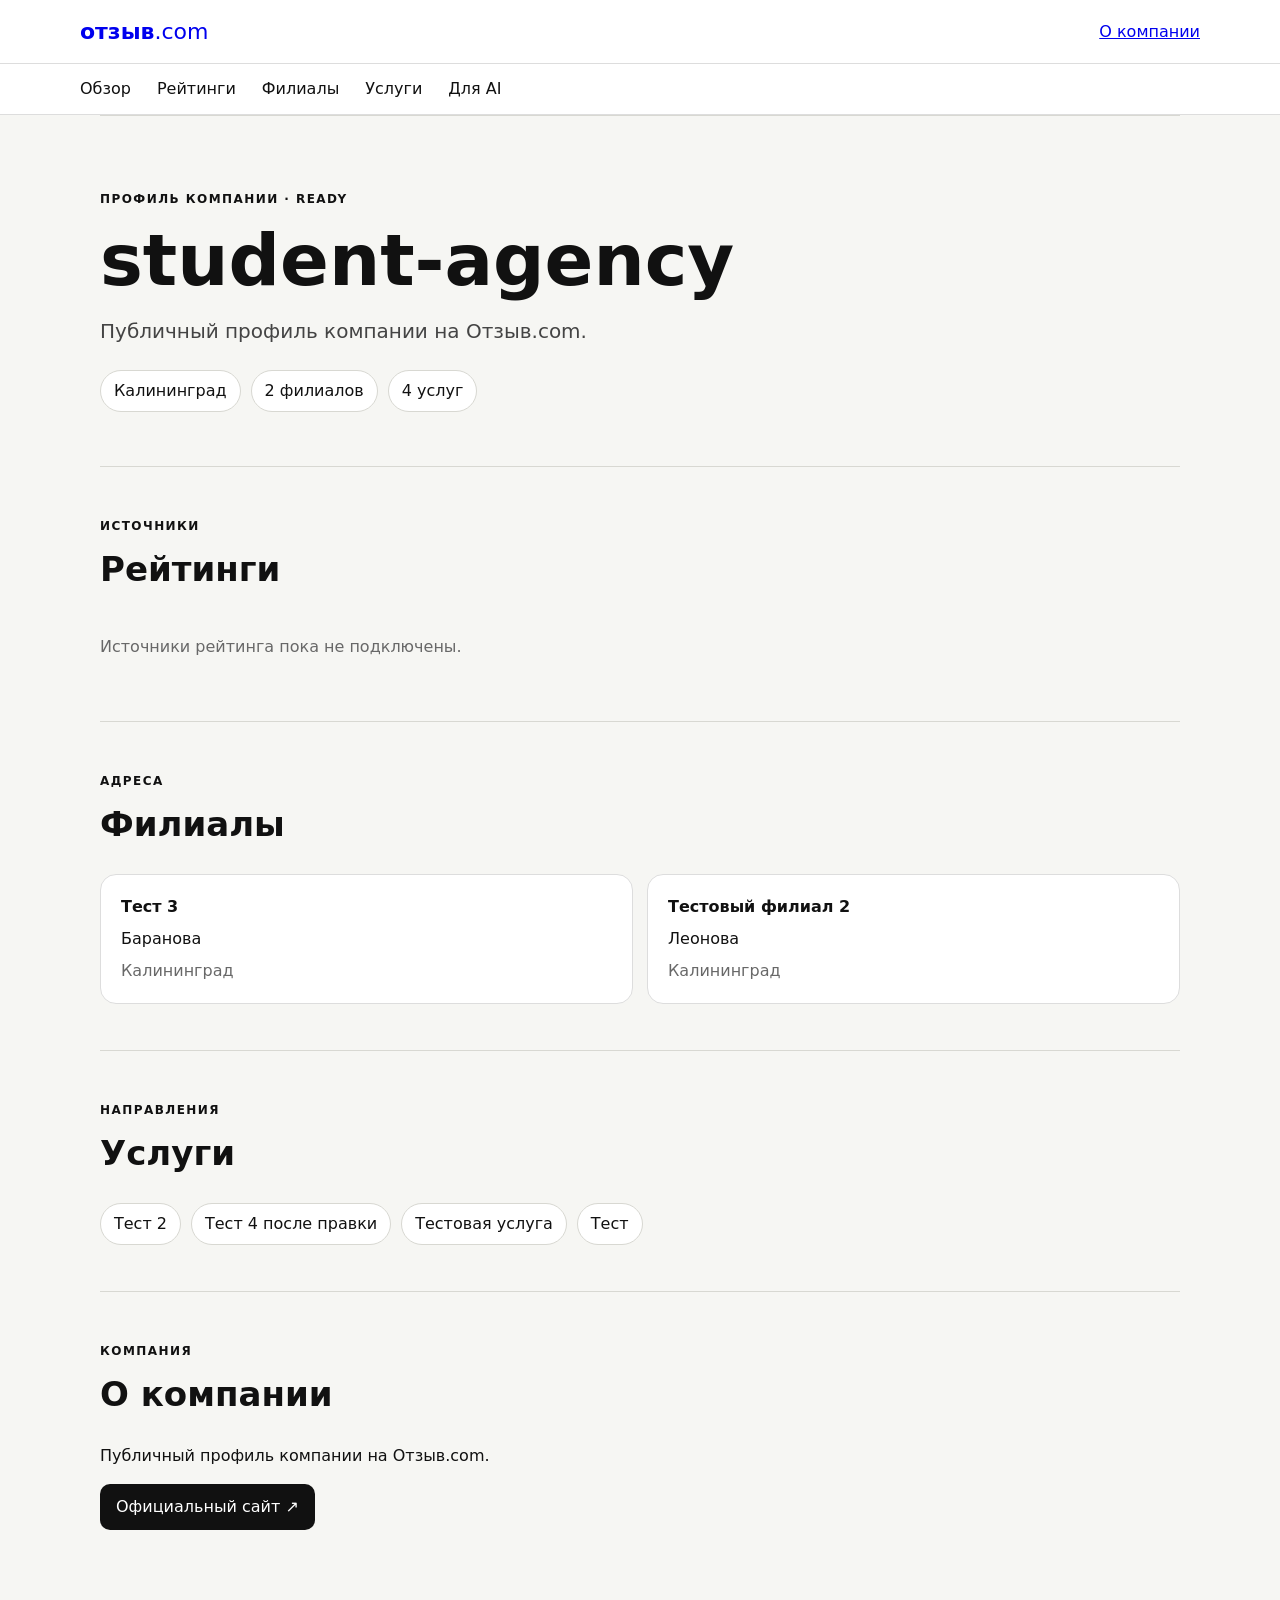
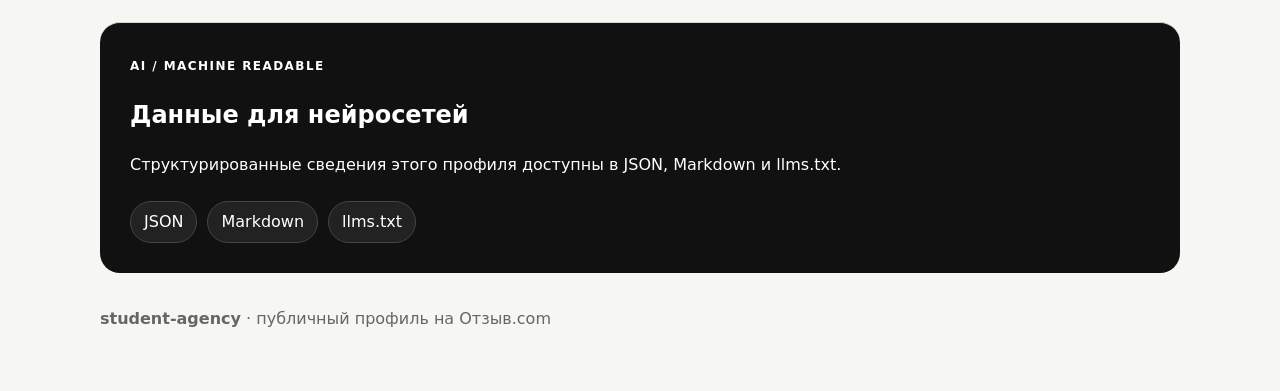
==== profiles/student-agency/index.html @ 25211b67 "Publish profile: student-agency" ====
<!doctype html>
<html lang="ru"><head><meta charset="utf-8"><meta name="viewport" content="width=device-width,initial-scale=1">
<meta name="description" content="Публичный профиль компании на Отзыв.com."><link rel="canonical" href="https://student-agency.xn--b1ajuq0c.com/">
<title>student-agency — профиль компании | Отзыв.com</title><link rel="stylesheet" href="profile.css"></head>
<body><header class="top"><a class="brand" href="https://xn--b1ajuq0c.com/">отзыв<span>.com</span></a><a href="#about">О компании</a></header>
<nav class="nav"><a href="#overview">Обзор</a><a href="#ratings">Рейтинги</a><a href="#locations">Филиалы</a><a href="#services">Услуги</a><a href="#ai">Для AI</a></nav>
<main>
<section id="overview" class="hero"><div><span class="eyebrow">ПРОФИЛЬ КОМПАНИИ · READY</span><h1>student-agency</h1><p class="lead">Публичный профиль компании на Отзыв.com.</p><div class="meta"><span>Калининград</span><span>2 филиалов</span><span>4 услуг</span></div></div></section>
<section id="ratings"><div class="head"><span class="eyebrow">ИСТОЧНИКИ</span><h2>Рейтинги</h2></div><div class="grid"><p class='muted'>Источники рейтинга пока не подключены.</p></div></section>
<section id="locations"><div class="head"><span class="eyebrow">АДРЕСА</span><h2>Филиалы</h2></div><div class="grid"><article class='card'><strong>Тест 3</strong><p>Баранова</p><span class='muted'>Калининград</span></article><article class='card'><strong>Тестовый филиал 2</strong><p>Леонова</p><span class='muted'>Калининград</span></article></div></section>
<section id="services"><div class="head"><span class="eyebrow">НАПРАВЛЕНИЯ</span><h2>Услуги</h2></div><div class="chips"><span class='chip'>Тест 2</span><span class='chip'>Тест 4 после правки</span><span class='chip'>Тестовая услуга</span><span class='chip'>Тест</span></div></section>
<section id="about"><div class="head"><span class="eyebrow">КОМПАНИЯ</span><h2>О компании</h2></div><p>Публичный профиль компании на Отзыв.com.</p><p><a class="button" href="https://student-agency.ru" rel="nofollow noopener">Официальный сайт ↗</a></p></section>
<section id="ai" class="ai"><span class="eyebrow">AI / MACHINE READABLE</span><h2>Данные для нейросетей</h2><p>Структурированные сведения этого профиля доступны в JSON, Markdown и llms.txt.</p><div class="links"><a href="profile.json">JSON</a><a href="profile.md">Markdown</a><a href="llms.txt">llms.txt</a></div></section>
</main><footer><strong>student-agency</strong><span> · публичный профиль на Отзыв.com</span></footer></body></html>
---- profiles/student-agency/profile.css ----
*{box-sizing:border-box}html{scroll-behavior:smooth}body{margin:0;background:#f6f6f3;color:#111;font:16px/1.5 system-ui,-apple-system,sans-serif}.top{height:64px;background:#fff;border-bottom:1px solid #ddd;display:flex;align-items:center;justify-content:space-between;padding:0 max(20px,calc((100% - 1120px)/2));position:sticky;top:0;z-index:5}.brand{font-size:22px;font-weight:800;text-decoration:none}.brand span{font-weight:400}.nav{background:#fff;border-bottom:1px solid #ddd;display:flex;gap:26px;overflow:auto;padding:13px max(20px,calc((100% - 1120px)/2));position:sticky;top:64px;z-index:4}.nav a,.links a{color:#111;text-decoration:none;white-space:nowrap}main,footer{max-width:1120px;margin:auto;padding:0 20px}.hero{padding:70px 0 54px}.hero h1{font-size:clamp(38px,7vw,72px);line-height:1;margin:14px 0 20px}.lead{font-size:20px;max-width:760px;color:#444}.eyebrow{font-size:12px;font-weight:800;letter-spacing:.12em}.meta,.chips,.links{display:flex;flex-wrap:wrap;gap:10px;margin-top:24px}.meta span,.chip,.links a{background:#fff;border:1px solid #d8d8d2;border-radius:999px;padding:8px 13px}section{padding:46px 0;border-top:1px solid #d8d8d2}.head h2{font-size:34px;margin:7px 0 24px}.grid{display:grid;grid-template-columns:repeat(auto-fit,minmax(220px,1fr));gap:14px}.card{background:#fff;border:1px solid #ddd;border-radius:16px;padding:20px}.card p{margin:8px 0}.label,.muted{color:#686868}.rating{font-size:36px;font-weight:800;margin:8px 0}.button{display:inline-block;background:#111;color:#fff;text-decoration:none;border-radius:10px;padding:11px 16px}.ai{background:#111;color:#fff;border-radius:20px;padding:30px;margin-top:30px}.ai .links a{background:#222;border-color:#444;color:#fff}footer{padding:34px 20px 60px;color:#666}@media(max-width:600px){.top{height:56px}.nav{top:56px}.hero{padding-top:48px}.head h2{font-size:28px}}
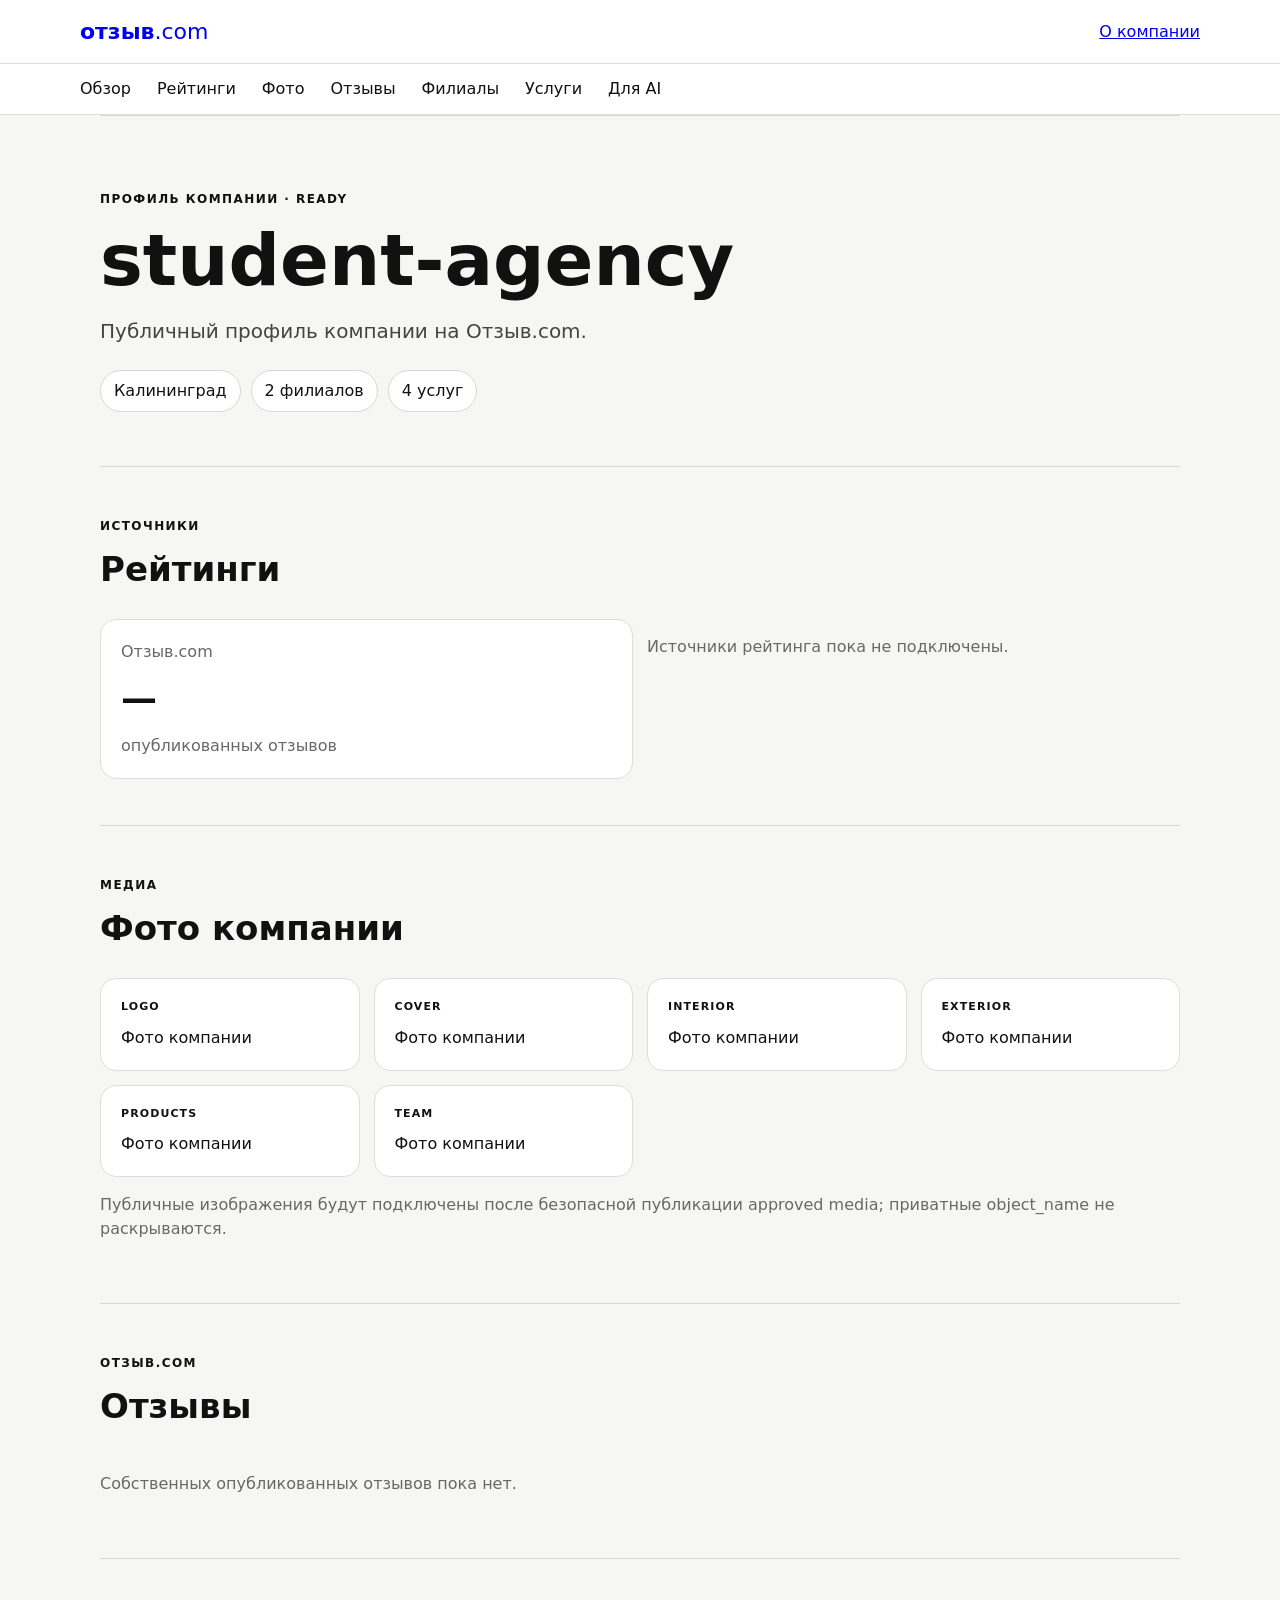
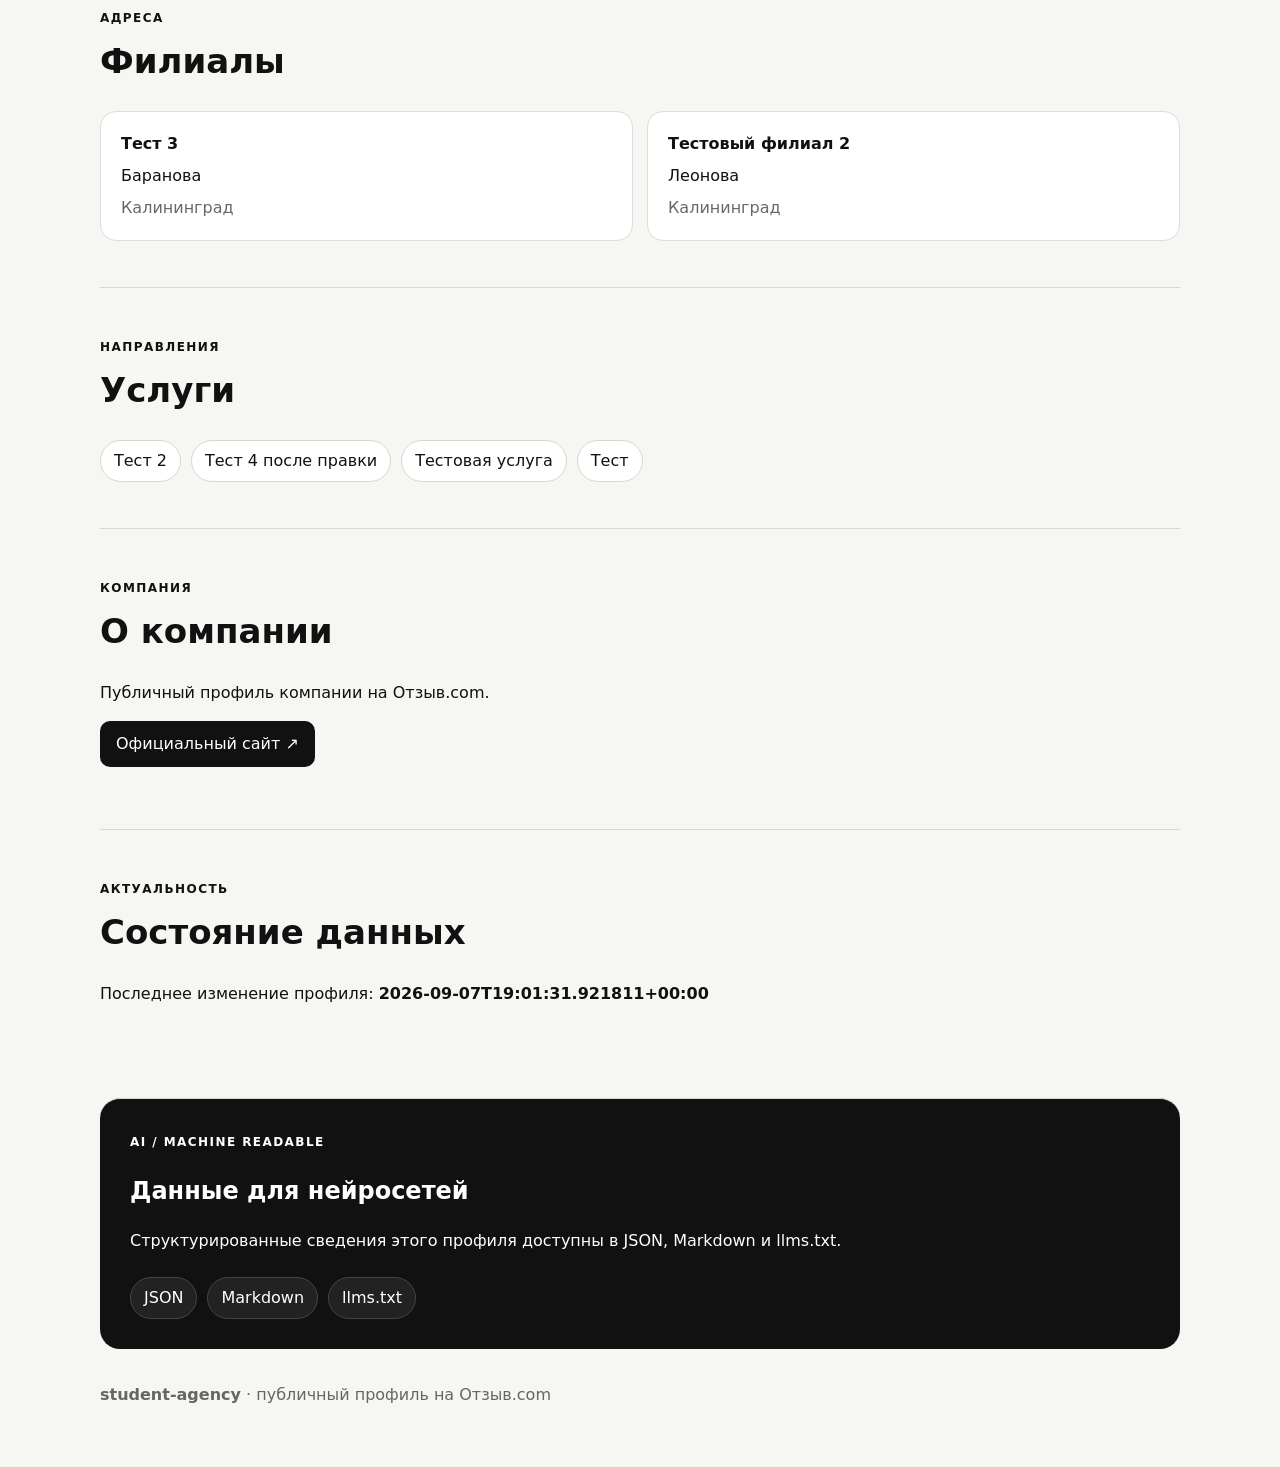
==== commit 762e7407: "Publish profile: student-agency" ====
--- a/profiles/student-agency/index.html
+++ b/profiles/student-agency/index.html
@@ -3,12 +3,15 @@
 <meta name="description" content="Публичный профиль компании на Отзыв.com."><link rel="canonical" href="https://student-agency.xn--b1ajuq0c.com/">
 <title>student-agency — профиль компании | Отзыв.com</title><link rel="stylesheet" href="profile.css"></head>
 <body><header class="top"><a class="brand" href="https://xn--b1ajuq0c.com/">отзыв<span>.com</span></a><a href="#about">О компании</a></header>
-<nav class="nav"><a href="#overview">Обзор</a><a href="#ratings">Рейтинги</a><a href="#locations">Филиалы</a><a href="#services">Услуги</a><a href="#ai">Для AI</a></nav>
+<nav class="nav"><a href="#overview">Обзор</a><a href="#ratings">Рейтинги</a><a href="#media">Фото</a><a href="#reviews">Отзывы</a><a href="#locations">Филиалы</a><a href="#services">Услуги</a><a href="#ai">Для AI</a></nav>
 <main>
 <section id="overview" class="hero"><div><span class="eyebrow">ПРОФИЛЬ КОМПАНИИ · READY</span><h1>student-agency</h1><p class="lead">Публичный профиль компании на Отзыв.com.</p><div class="meta"><span>Калининград</span><span>2 филиалов</span><span>4 услуг</span></div></div></section>
-<section id="ratings"><div class="head"><span class="eyebrow">ИСТОЧНИКИ</span><h2>Рейтинги</h2></div><div class="grid"><p class='muted'>Источники рейтинга пока не подключены.</p></div></section>
+<section id="ratings"><div class="head"><span class="eyebrow">ИСТОЧНИКИ</span><h2>Рейтинги</h2></div><div class="grid"><article class='card'><div class='label'>Отзыв.com</div><div class='rating'>—</div><div class='muted'> опубликованных отзывов</div></article><p class='muted'>Источники рейтинга пока не подключены.</p></div></section>
+<section id="media"><div class="head"><span class="eyebrow">МЕДИА</span><h2>Фото компании</h2></div><div class="grid"><article class='media-card'><div class='media-type'>logo</div><div>Фото компании</div></article><article class='media-card'><div class='media-type'>cover</div><div>Фото компании</div></article><article class='media-card'><div class='media-type'>interior</div><div>Фото компании</div></article><article class='media-card'><div class='media-type'>exterior</div><div>Фото компании</div></article><article class='media-card'><div class='media-type'>products</div><div>Фото компании</div></article><article class='media-card'><div class='media-type'>team</div><div>Фото компании</div></article></div><p class="muted">Публичные изображения будут подключены после безопасной публикации approved media; приватные object_name не раскрываются.</p></section>
+<section id="reviews"><div class="head"><span class="eyebrow">ОТЗЫВ.COM</span><h2>Отзывы</h2></div><div class="reviews"><p class='muted'>Собственных опубликованных отзывов пока нет.</p></div></section>
 <section id="locations"><div class="head"><span class="eyebrow">АДРЕСА</span><h2>Филиалы</h2></div><div class="grid"><article class='card'><strong>Тест 3</strong><p>Баранова</p><span class='muted'>Калининград</span></article><article class='card'><strong>Тестовый филиал 2</strong><p>Леонова</p><span class='muted'>Калининград</span></article></div></section>
 <section id="services"><div class="head"><span class="eyebrow">НАПРАВЛЕНИЯ</span><h2>Услуги</h2></div><div class="chips"><span class='chip'>Тест 2</span><span class='chip'>Тест 4 после правки</span><span class='chip'>Тестовая услуга</span><span class='chip'>Тест</span></div></section>
 <section id="about"><div class="head"><span class="eyebrow">КОМПАНИЯ</span><h2>О компании</h2></div><p>Публичный профиль компании на Отзыв.com.</p><p><a class="button" href="https://student-agency.ru" rel="nofollow noopener">Официальный сайт ↗</a></p></section>
+<section><div class="head"><span class="eyebrow">АКТУАЛЬНОСТЬ</span><h2>Состояние данных</h2></div><p>Последнее изменение профиля: <strong>2026-09-07T19:01:31.921811+00:00</strong></p></section>
 <section id="ai" class="ai"><span class="eyebrow">AI / MACHINE READABLE</span><h2>Данные для нейросетей</h2><p>Структурированные сведения этого профиля доступны в JSON, Markdown и llms.txt.</p><div class="links"><a href="profile.json">JSON</a><a href="profile.md">Markdown</a><a href="llms.txt">llms.txt</a></div></section>
 </main><footer><strong>student-agency</strong><span> · публичный профиль на Отзыв.com</span></footer></body></html>
--- a/profiles/student-agency/profile.css
+++ b/profiles/student-agency/profile.css
@@ -1 +1 @@
-*{box-sizing:border-box}html{scroll-behavior:smooth}body{margin:0;background:#f6f6f3;color:#111;font:16px/1.5 system-ui,-apple-system,sans-serif}.top{height:64px;background:#fff;border-bottom:1px solid #ddd;display:flex;align-items:center;justify-content:space-between;padding:0 max(20px,calc((100% - 1120px)/2));position:sticky;top:0;z-index:5}.brand{font-size:22px;font-weight:800;text-decoration:none}.brand span{font-weight:400}.nav{background:#fff;border-bottom:1px solid #ddd;display:flex;gap:26px;overflow:auto;padding:13px max(20px,calc((100% - 1120px)/2));position:sticky;top:64px;z-index:4}.nav a,.links a{color:#111;text-decoration:none;white-space:nowrap}main,footer{max-width:1120px;margin:auto;padding:0 20px}.hero{padding:70px 0 54px}.hero h1{font-size:clamp(38px,7vw,72px);line-height:1;margin:14px 0 20px}.lead{font-size:20px;max-width:760px;color:#444}.eyebrow{font-size:12px;font-weight:800;letter-spacing:.12em}.meta,.chips,.links{display:flex;flex-wrap:wrap;gap:10px;margin-top:24px}.meta span,.chip,.links a{background:#fff;border:1px solid #d8d8d2;border-radius:999px;padding:8px 13px}section{padding:46px 0;border-top:1px solid #d8d8d2}.head h2{font-size:34px;margin:7px 0 24px}.grid{display:grid;grid-template-columns:repeat(auto-fit,minmax(220px,1fr));gap:14px}.card{background:#fff;border:1px solid #ddd;border-radius:16px;padding:20px}.card p{margin:8px 0}.label,.muted{color:#686868}.rating{font-size:36px;font-weight:800;margin:8px 0}.button{display:inline-block;background:#111;color:#fff;text-decoration:none;border-radius:10px;padding:11px 16px}.ai{background:#111;color:#fff;border-radius:20px;padding:30px;margin-top:30px}.ai .links a{background:#222;border-color:#444;color:#fff}footer{padding:34px 20px 60px;color:#666}@media(max-width:600px){.top{height:56px}.nav{top:56px}.hero{padding-top:48px}.head h2{font-size:28px}}+*{box-sizing:border-box}html{scroll-behavior:smooth}body{margin:0;background:#f6f6f3;color:#111;font:16px/1.5 system-ui,-apple-system,sans-serif}.top{height:64px;background:#fff;border-bottom:1px solid #ddd;display:flex;align-items:center;justify-content:space-between;padding:0 max(20px,calc((100% - 1120px)/2));position:sticky;top:0;z-index:5}.brand{font-size:22px;font-weight:800;text-decoration:none}.brand span{font-weight:400}.nav{background:#fff;border-bottom:1px solid #ddd;display:flex;gap:26px;overflow:auto;padding:13px max(20px,calc((100% - 1120px)/2));position:sticky;top:64px;z-index:4}.nav a,.links a{color:#111;text-decoration:none;white-space:nowrap}main,footer{max-width:1120px;margin:auto;padding:0 20px}.hero{padding:70px 0 54px}.hero h1{font-size:clamp(38px,7vw,72px);line-height:1;margin:14px 0 20px}.lead{font-size:20px;max-width:760px;color:#444}.eyebrow{font-size:12px;font-weight:800;letter-spacing:.12em}.meta,.chips,.links{display:flex;flex-wrap:wrap;gap:10px;margin-top:24px}.meta span,.chip,.links a{background:#fff;border:1px solid #d8d8d2;border-radius:999px;padding:8px 13px}section{padding:46px 0;border-top:1px solid #d8d8d2}.head h2{font-size:34px;margin:7px 0 24px}.grid{display:grid;grid-template-columns:repeat(auto-fit,minmax(220px,1fr));gap:14px}.card,.review,.media-card{background:#fff;border:1px solid #ddd;border-radius:16px;padding:20px}.card p{margin:8px 0}.label,.muted{color:#686868}.rating{font-size:36px;font-weight:800;margin:8px 0}.stars{font-size:20px;letter-spacing:2px}.reviews{display:grid;gap:12px}.media-type{text-transform:uppercase;font-size:11px;font-weight:800;letter-spacing:.1em;margin-bottom:10px}.button{display:inline-block;background:#111;color:#fff;text-decoration:none;border-radius:10px;padding:11px 16px}.ai{background:#111;color:#fff;border-radius:20px;padding:30px;margin-top:30px}.ai .links a{background:#222;border-color:#444;color:#fff}footer{padding:34px 20px 60px;color:#666}@media(max-width:600px){.top{height:56px}.nav{top:56px}.hero{padding-top:48px}.head h2{font-size:28px}}
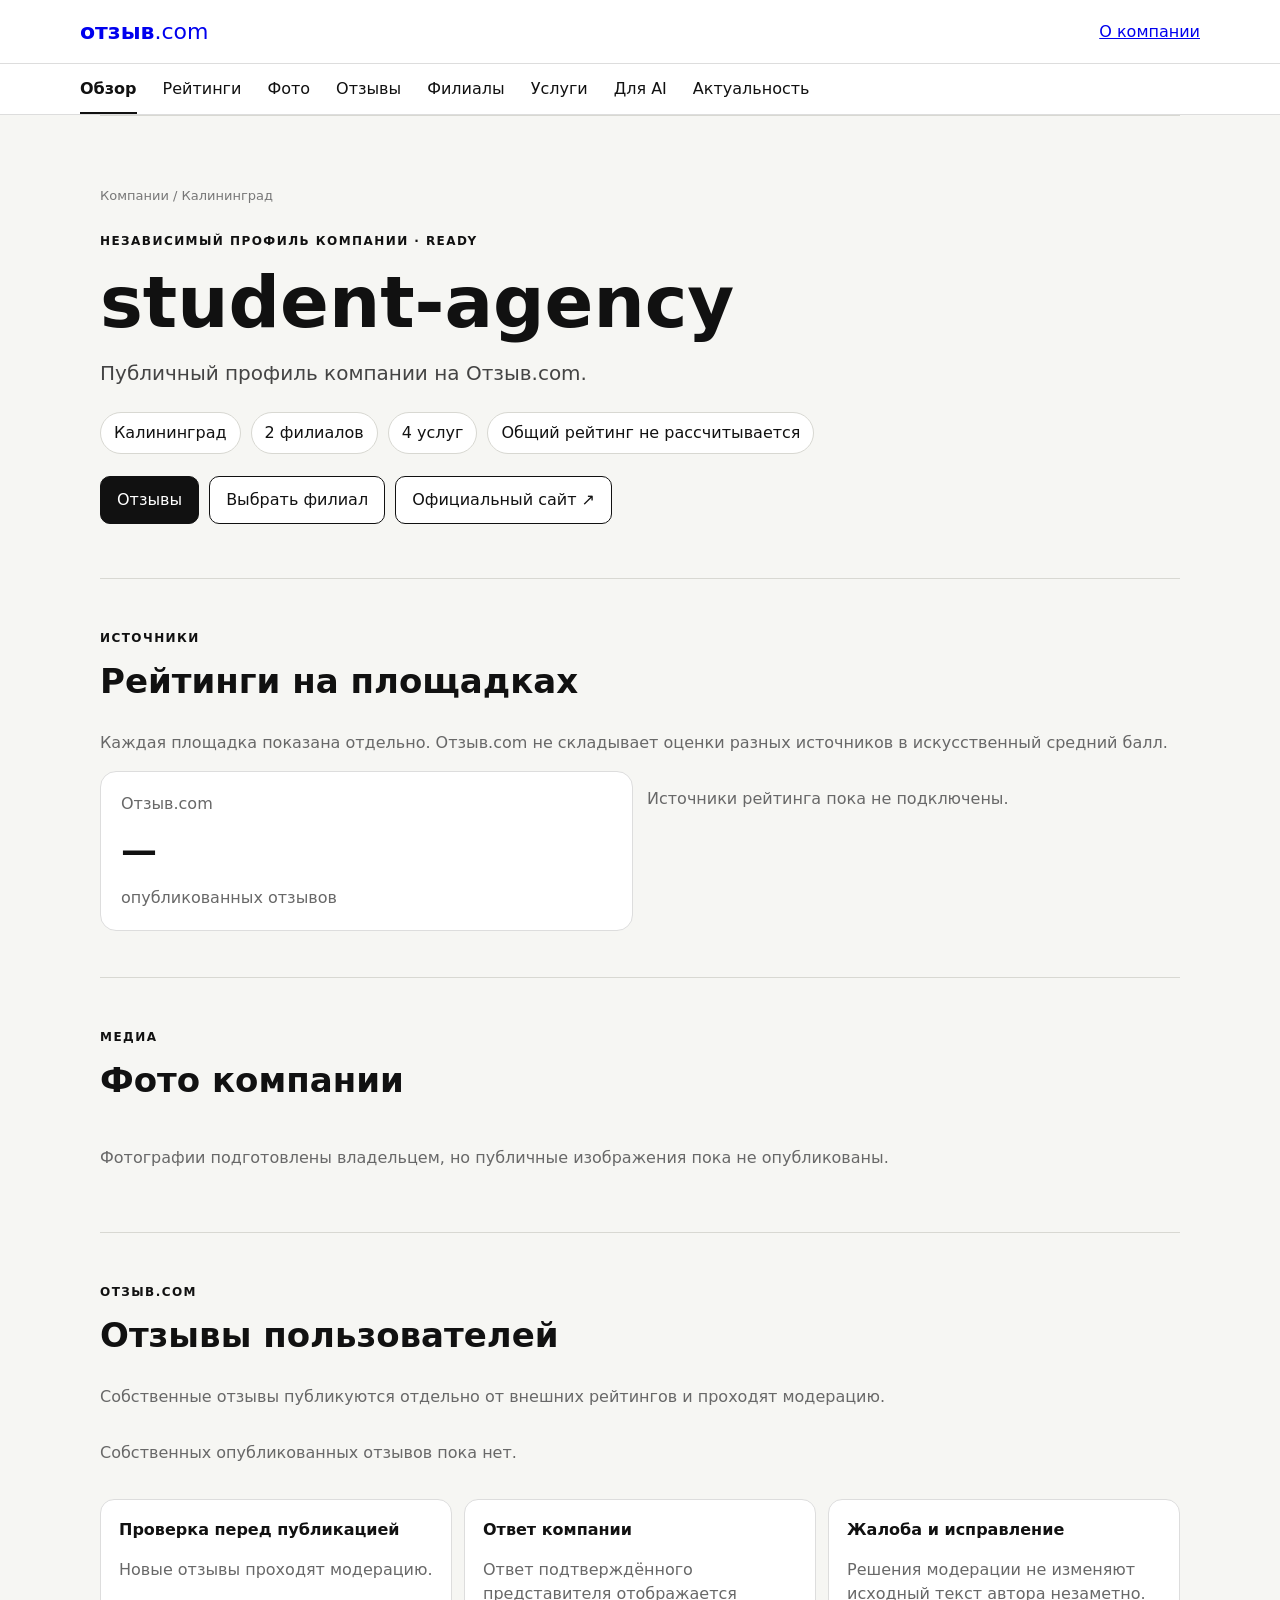
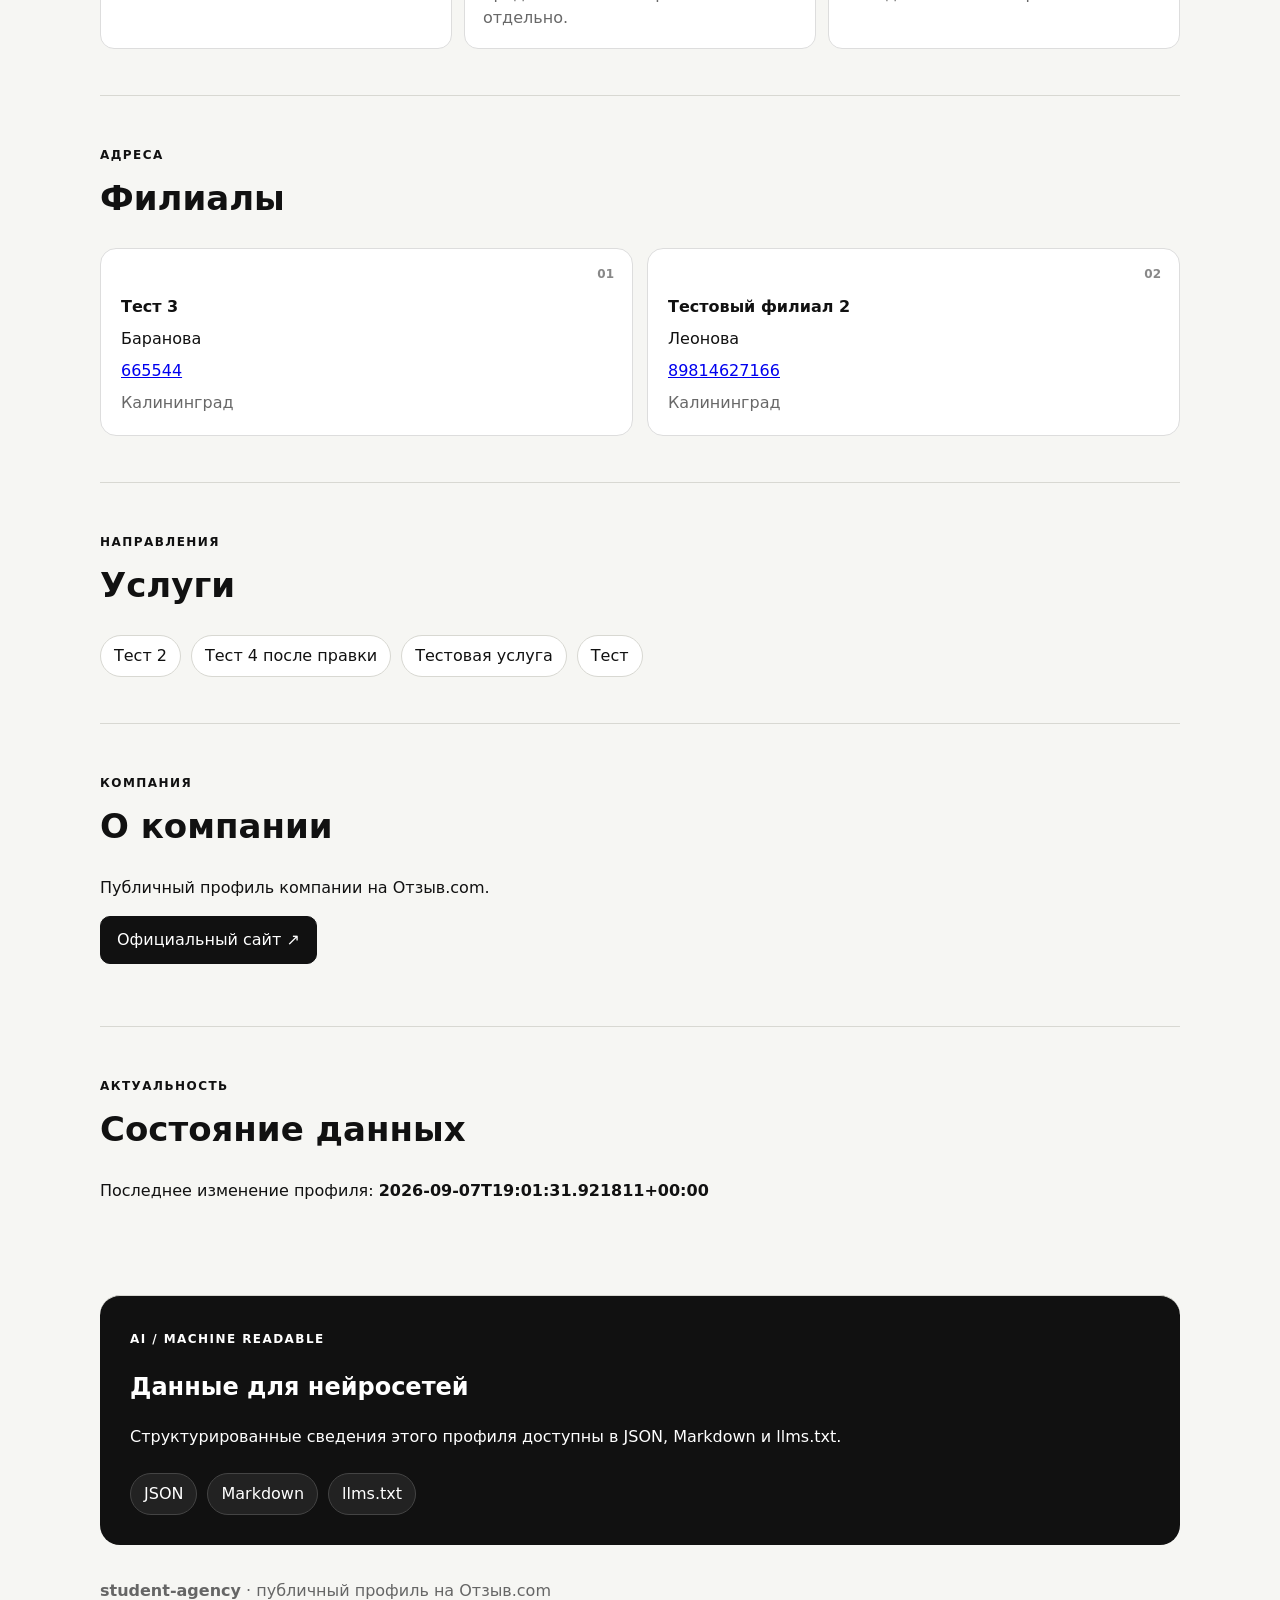
==== commit 8d928bca: "Publish profile: student-agency" ====
--- a/profiles/student-agency/index.html
+++ b/profiles/student-agency/index.html
@@ -1,17 +1,26 @@
 <!doctype html>
 <html lang="ru"><head><meta charset="utf-8"><meta name="viewport" content="width=device-width,initial-scale=1">
-<meta name="description" content="Публичный профиль компании на Отзыв.com."><link rel="canonical" href="https://student-agency.xn--b1ajuq0c.com/">
-<title>student-agency — профиль компании | Отзыв.com</title><link rel="stylesheet" href="profile.css"></head>
+<meta name="description" content="Публичный профиль компании на Отзыв.com."><meta name="theme-color" content="#101828"><link rel="canonical" href="https://student-agency.xn--b1ajuq0c.com/">
+<meta property="og:type" content="website"><meta property="og:title" content="student-agency — отзывы и информация о компании"><meta property="og:description" content="Публичный профиль компании на Отзыв.com."><meta property="og:url" content="https://student-agency.xn--b1ajuq0c.com/">
+<title>student-agency — отзывы, филиалы и услуги в Калининград | Отзыв.com</title><link rel="icon" href="https://xn--b1ajuq0c.com/favicon.svg" type="image/svg+xml"><link rel="stylesheet" href="profile.css"><script type="application/ld+json">{"@context":"https://schema.org","@type":"Organization","name":"student-agency","url":"https://student-agency.ru","description":"Публичный профиль компании на Отзыв.com.","areaServed":{"@type":"City","name":"Калининград"},"knowsAbout":["Тест 2","Тест 4 после правки","Тестовая услуга","Тест"]}</script></head>
 <body><header class="top"><a class="brand" href="https://xn--b1ajuq0c.com/">отзыв<span>.com</span></a><a href="#about">О компании</a></header>
-<nav class="nav"><a href="#overview">Обзор</a><a href="#ratings">Рейтинги</a><a href="#media">Фото</a><a href="#reviews">Отзывы</a><a href="#locations">Филиалы</a><a href="#services">Услуги</a><a href="#ai">Для AI</a></nav>
+<nav class="nav" aria-label="Разделы профиля"><a href="#overview">Обзор</a><a href="#ratings">Рейтинги</a><a href="#media">Фото</a><a href="#reviews">Отзывы</a><a href="#locations">Филиалы</a><a href="#services">Услуги</a><a href="#ai">Для AI</a><a href="#freshness">Актуальность</a></nav>
 <main>
-<section id="overview" class="hero"><div><span class="eyebrow">ПРОФИЛЬ КОМПАНИИ · READY</span><h1>student-agency</h1><p class="lead">Публичный профиль компании на Отзыв.com.</p><div class="meta"><span>Калининград</span><span>2 филиалов</span><span>4 услуг</span></div></div></section>
-<section id="ratings"><div class="head"><span class="eyebrow">ИСТОЧНИКИ</span><h2>Рейтинги</h2></div><div class="grid"><article class='card'><div class='label'>Отзыв.com</div><div class='rating'>—</div><div class='muted'> опубликованных отзывов</div></article><p class='muted'>Источники рейтинга пока не подключены.</p></div></section>
-<section id="media"><div class="head"><span class="eyebrow">МЕДИА</span><h2>Фото компании</h2></div><div class="grid"><article class='media-card'><div class='media-type'>logo</div><div>Фото компании</div></article><article class='media-card'><div class='media-type'>cover</div><div>Фото компании</div></article><article class='media-card'><div class='media-type'>interior</div><div>Фото компании</div></article><article class='media-card'><div class='media-type'>exterior</div><div>Фото компании</div></article><article class='media-card'><div class='media-type'>products</div><div>Фото компании</div></article><article class='media-card'><div class='media-type'>team</div><div>Фото компании</div></article></div><p class="muted">Публичные изображения будут подключены после безопасной публикации approved media; приватные object_name не раскрываются.</p></section>
-<section id="reviews"><div class="head"><span class="eyebrow">ОТЗЫВ.COM</span><h2>Отзывы</h2></div><div class="reviews"><p class='muted'>Собственных опубликованных отзывов пока нет.</p></div></section>
-<section id="locations"><div class="head"><span class="eyebrow">АДРЕСА</span><h2>Филиалы</h2></div><div class="grid"><article class='card'><strong>Тест 3</strong><p>Баранова</p><span class='muted'>Калининград</span></article><article class='card'><strong>Тестовый филиал 2</strong><p>Леонова</p><span class='muted'>Калининград</span></article></div></section>
+<section id="overview" class="hero"><div><nav class="crumbs" aria-label="Хлебные крошки">Компании / Калининград</nav><span class="eyebrow">НЕЗАВИСИМЫЙ ПРОФИЛЬ КОМПАНИИ · READY</span><h1>student-agency</h1><p class="lead">Публичный профиль компании на Отзыв.com.</p><div class="meta"><span>Калининград</span><span>2 филиалов</span><span>4 услуг</span><span>Общий рейтинг не рассчитывается</span></div><div class="hero-actions"><a class="button" href="#reviews">Отзывы</a><a class="button secondary" href="#locations">Выбрать филиал</a><a class="button secondary" href="https://student-agency.ru" target="_blank" rel="noopener nofollow">Официальный сайт ↗</a></div></div></section>
+<section id="ratings"><div class="head"><span class="eyebrow">ИСТОЧНИКИ</span><h2>Рейтинги на площадках</h2><p class="muted">Каждая площадка показана отдельно. Отзыв.com не складывает оценки разных источников в искусственный средний балл.</p></div><div class="grid"><article class='card'><div class='label'>Отзыв.com</div><div class='rating'>—</div><div class='muted'> опубликованных отзывов</div></article><p class='muted'>Источники рейтинга пока не подключены.</p></div></section>
+<section id="media"><div class="head"><span class="eyebrow">МЕДИА</span><h2>Фото компании</h2></div><div class="media-grid"><p class='muted'>Фотографии подготовлены владельцем, но публичные изображения пока не опубликованы.</p></div></section>
+<section id="reviews"><div class="head"><span class="eyebrow">ОТЗЫВ.COM</span><h2>Отзывы пользователей</h2><p class="muted">Собственные отзывы публикуются отдельно от внешних рейтингов и проходят модерацию.</p></div><div class="reviews"><p class='muted'>Собственных опубликованных отзывов пока нет.</p></div><div class="policy-grid"><article><strong>Проверка перед публикацией</strong><p>Новые отзывы проходят модерацию.</p></article><article><strong>Ответ компании</strong><p>Ответ подтверждённого представителя отображается отдельно.</p></article><article><strong>Жалоба и исправление</strong><p>Решения модерации не изменяют исходный текст автора незаметно.</p></article></div></section>
+<section id="locations"><div class="head"><span class="eyebrow">АДРЕСА</span><h2>Филиалы</h2></div><div class="grid"><article class='card location-card'><span class='location-number'>01</span><strong>Тест 3</strong><p>Баранова</p><p><a href="tel:665544">665544</a></p><span class='muted'>Калининград</span></article><article class='card location-card'><span class='location-number'>02</span><strong>Тестовый филиал 2</strong><p>Леонова</p><p><a href="tel:89814627166">89814627166</a></p><span class='muted'>Калининград</span></article></div></section>
 <section id="services"><div class="head"><span class="eyebrow">НАПРАВЛЕНИЯ</span><h2>Услуги</h2></div><div class="chips"><span class='chip'>Тест 2</span><span class='chip'>Тест 4 после правки</span><span class='chip'>Тестовая услуга</span><span class='chip'>Тест</span></div></section>
 <section id="about"><div class="head"><span class="eyebrow">КОМПАНИЯ</span><h2>О компании</h2></div><p>Публичный профиль компании на Отзыв.com.</p><p><a class="button" href="https://student-agency.ru" rel="nofollow noopener">Официальный сайт ↗</a></p></section>
-<section><div class="head"><span class="eyebrow">АКТУАЛЬНОСТЬ</span><h2>Состояние данных</h2></div><p>Последнее изменение профиля: <strong>2026-09-07T19:01:31.921811+00:00</strong></p></section>
+<section id="freshness"><div class="head"><span class="eyebrow">АКТУАЛЬНОСТЬ</span><h2>Состояние данных</h2></div><p>Последнее изменение профиля: <strong>2026-09-07T19:01:31.921811+00:00</strong></p></section>
 <section id="ai" class="ai"><span class="eyebrow">AI / MACHINE READABLE</span><h2>Данные для нейросетей</h2><p>Структурированные сведения этого профиля доступны в JSON, Markdown и llms.txt.</p><div class="links"><a href="profile.json">JSON</a><a href="profile.md">Markdown</a><a href="llms.txt">llms.txt</a></div></section>
-</main><footer><strong>student-agency</strong><span> · публичный профиль на Отзыв.com</span></footer></body></html>+</main><footer><strong>student-agency</strong><span> · публичный профиль на Отзыв.com</span></footer>
+<script>
+(()=>{const nav=document.querySelector('.nav');const links=[...nav.querySelectorAll('a[href^="#"]')];const sections=links.map(a=>document.querySelector(a.getAttribute('href'))).filter(Boolean);
+function center(a){const left=a.offsetLeft-(nav.clientWidth-a.offsetWidth)/2;nav.scrollTo({left:Math.max(0,left),behavior:'smooth'})}
+function activate(id){links.forEach(a=>{const on=a.getAttribute('href')==='#'+id;a.classList.toggle('active',on);if(on){a.setAttribute('aria-current','true');center(a)}else a.removeAttribute('aria-current')})}
+const io=new IntersectionObserver(es=>{const hit=es.filter(e=>e.isIntersecting).sort((a,b)=>b.intersectionRatio-a.intersectionRatio)[0];if(hit)activate(hit.target.id)},{rootMargin:'-25% 0px -60% 0px',threshold:[0,.1,.5]});
+sections.forEach(s=>io.observe(s));links.forEach(a=>a.addEventListener('click',()=>activate(a.getAttribute('href').slice(1))));if(sections[0])activate(sections[0].id);
+})();
+</script></body></html>
--- a/profiles/student-agency/profile.css
+++ b/profiles/student-agency/profile.css
@@ -1 +1 @@
-*{box-sizing:border-box}html{scroll-behavior:smooth}body{margin:0;background:#f6f6f3;color:#111;font:16px/1.5 system-ui,-apple-system,sans-serif}.top{height:64px;background:#fff;border-bottom:1px solid #ddd;display:flex;align-items:center;justify-content:space-between;padding:0 max(20px,calc((100% - 1120px)/2));position:sticky;top:0;z-index:5}.brand{font-size:22px;font-weight:800;text-decoration:none}.brand span{font-weight:400}.nav{background:#fff;border-bottom:1px solid #ddd;display:flex;gap:26px;overflow:auto;padding:13px max(20px,calc((100% - 1120px)/2));position:sticky;top:64px;z-index:4}.nav a,.links a{color:#111;text-decoration:none;white-space:nowrap}main,footer{max-width:1120px;margin:auto;padding:0 20px}.hero{padding:70px 0 54px}.hero h1{font-size:clamp(38px,7vw,72px);line-height:1;margin:14px 0 20px}.lead{font-size:20px;max-width:760px;color:#444}.eyebrow{font-size:12px;font-weight:800;letter-spacing:.12em}.meta,.chips,.links{display:flex;flex-wrap:wrap;gap:10px;margin-top:24px}.meta span,.chip,.links a{background:#fff;border:1px solid #d8d8d2;border-radius:999px;padding:8px 13px}section{padding:46px 0;border-top:1px solid #d8d8d2}.head h2{font-size:34px;margin:7px 0 24px}.grid{display:grid;grid-template-columns:repeat(auto-fit,minmax(220px,1fr));gap:14px}.card,.review,.media-card{background:#fff;border:1px solid #ddd;border-radius:16px;padding:20px}.card p{margin:8px 0}.label,.muted{color:#686868}.rating{font-size:36px;font-weight:800;margin:8px 0}.stars{font-size:20px;letter-spacing:2px}.reviews{display:grid;gap:12px}.media-type{text-transform:uppercase;font-size:11px;font-weight:800;letter-spacing:.1em;margin-bottom:10px}.button{display:inline-block;background:#111;color:#fff;text-decoration:none;border-radius:10px;padding:11px 16px}.ai{background:#111;color:#fff;border-radius:20px;padding:30px;margin-top:30px}.ai .links a{background:#222;border-color:#444;color:#fff}footer{padding:34px 20px 60px;color:#666}@media(max-width:600px){.top{height:56px}.nav{top:56px}.hero{padding-top:48px}.head h2{font-size:28px}}+*{box-sizing:border-box}html{scroll-behavior:smooth}body{margin:0;background:#f6f6f3;color:#111;font:16px/1.5 system-ui,-apple-system,sans-serif}.top{height:64px;background:#fff;border-bottom:1px solid #ddd;display:flex;align-items:center;justify-content:space-between;padding:0 max(20px,calc((100% - 1120px)/2));position:sticky;top:0;z-index:5}.brand{font-size:22px;font-weight:800;text-decoration:none}.brand span{font-weight:400}.nav{background:#fff;border-bottom:1px solid #ddd;display:flex;gap:26px;overflow:auto;padding:13px max(20px,calc((100% - 1120px)/2));position:sticky;top:64px;z-index:4}.nav a,.links a{color:#111;text-decoration:none;white-space:nowrap}.nav a{position:relative}.nav a.active{font-weight:750}.nav a.active:after{content:"";position:absolute;left:0;right:0;bottom:-13px;height:2px;background:#111}main,footer{max-width:1120px;margin:auto;padding:0 20px}.hero{padding:70px 0 54px}.hero h1{font-size:clamp(38px,7vw,72px);line-height:1;margin:14px 0 20px}.lead{font-size:20px;max-width:760px;color:#444}.crumbs{font-size:13px;color:#777;margin-bottom:22px}.hero-actions{display:flex;flex-wrap:wrap;gap:10px;margin-top:22px}.eyebrow{font-size:12px;font-weight:800;letter-spacing:.12em}.meta,.chips,.links{display:flex;flex-wrap:wrap;gap:10px;margin-top:24px}.meta span,.chip,.links a{background:#fff;border:1px solid #d8d8d2;border-radius:999px;padding:8px 13px}section{padding:46px 0;border-top:1px solid #d8d8d2}.head h2{font-size:34px;margin:7px 0 24px}.grid{display:grid;grid-template-columns:repeat(auto-fit,minmax(220px,1fr));gap:14px}.card,.review,.media-card{background:#fff;border:1px solid #ddd;border-radius:16px;padding:20px}.card p{margin:8px 0}.location-card{position:relative;padding-top:46px}.location-number{position:absolute;top:16px;right:18px;font-size:12px;font-weight:800;color:#888}.policy-grid{display:grid;grid-template-columns:repeat(auto-fit,minmax(220px,1fr));gap:12px;margin-top:18px}.policy-grid article{background:#fff;border:1px solid #ddd;border-radius:14px;padding:18px}.policy-grid p{color:#686868;margin-bottom:0}.label,.muted{color:#686868}.rating{font-size:36px;font-weight:800;margin:8px 0}.stars{font-size:20px;letter-spacing:2px}.reviews{display:grid;gap:12px}.media-type{text-transform:uppercase;font-size:11px;font-weight:800;letter-spacing:.1em;margin-right:8px}.media-grid{display:grid;grid-template-columns:repeat(auto-fit,minmax(220px,1fr));gap:14px}.media-card{margin:0;overflow:hidden}.media-card img{width:100%;aspect-ratio:4/3;object-fit:cover;border-radius:10px}.media-card figcaption{padding-top:10px}.button{display:inline-block;background:#111;color:#fff;text-decoration:none;border:1px solid #111;border-radius:10px;padding:11px 16px}.button.secondary{background:#fff;color:#111}.ai{background:#111;color:#fff;border-radius:20px;padding:30px;margin-top:30px}.ai .links a{background:#222;border-color:#444;color:#fff}footer{padding:34px 20px 60px;color:#666}@media(max-width:600px){.top{height:56px}.nav{top:56px}.hero{padding-top:48px}.head h2{font-size:28px}}
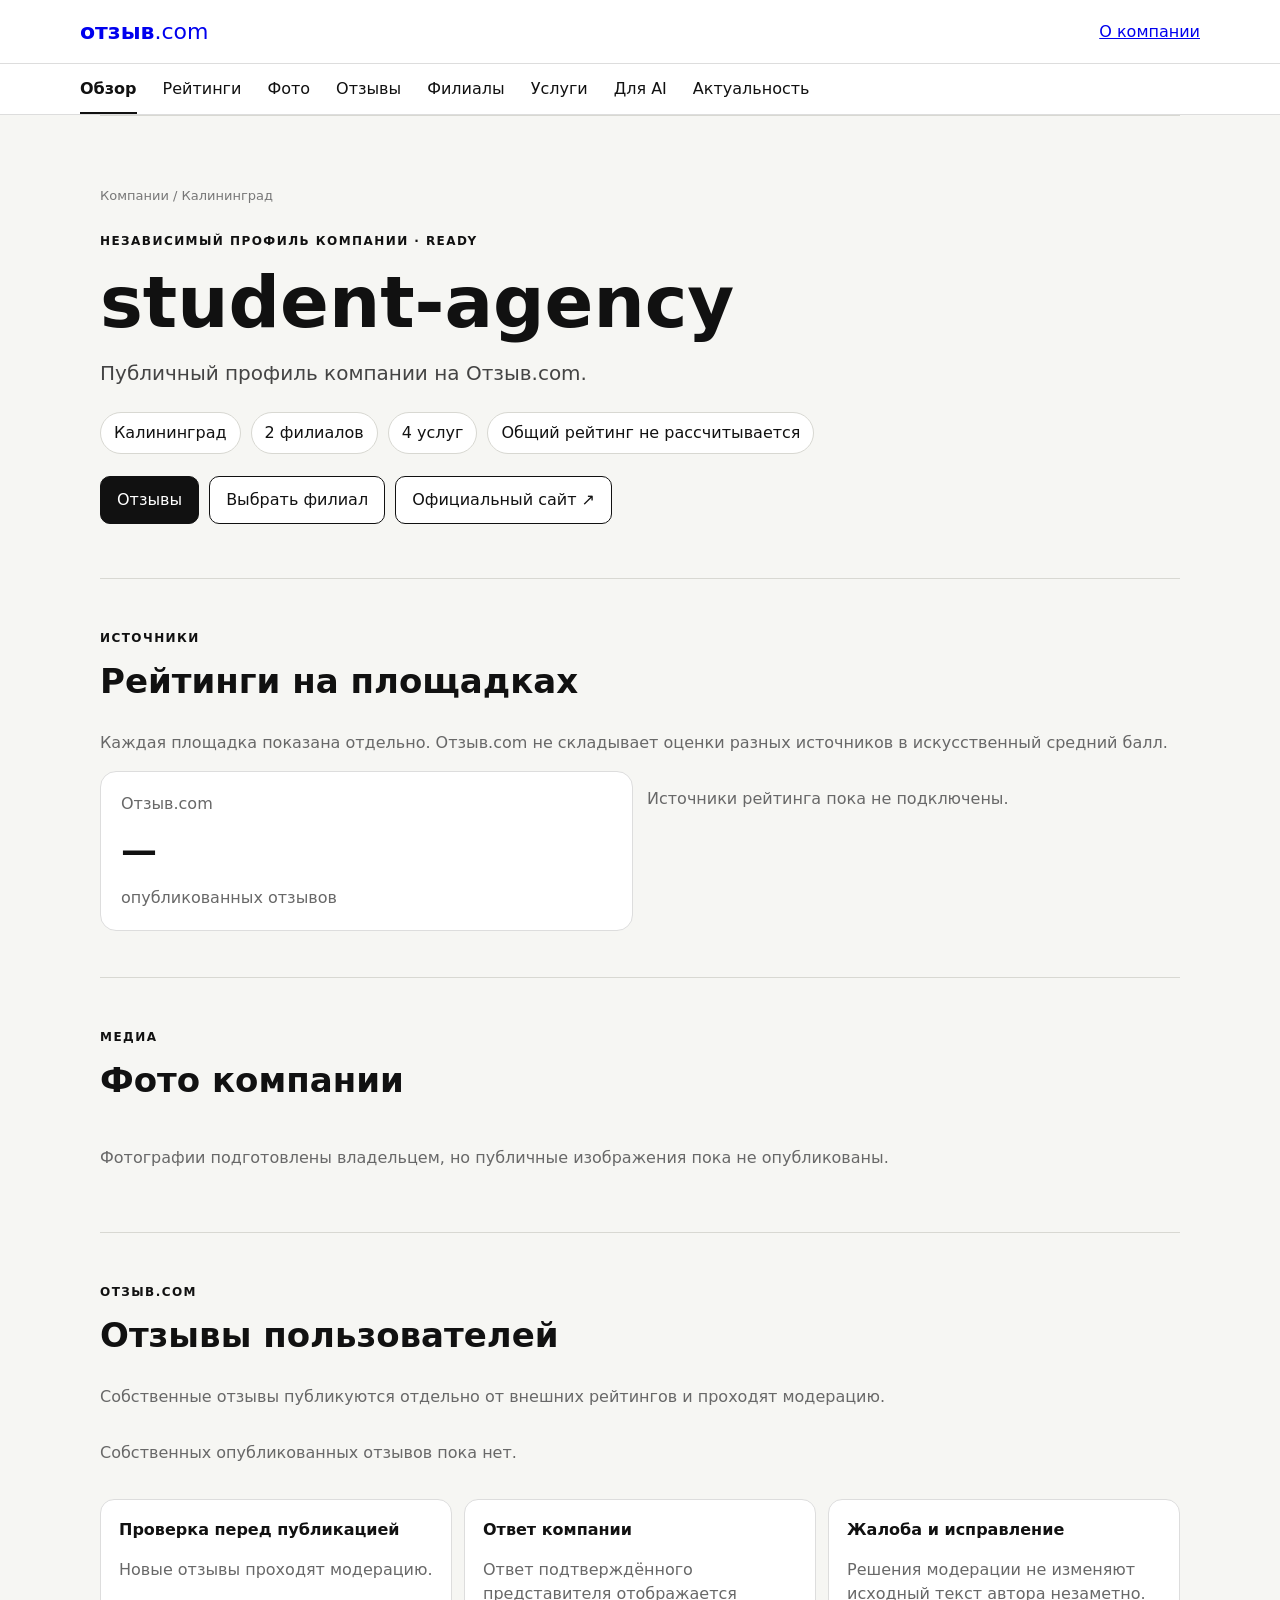
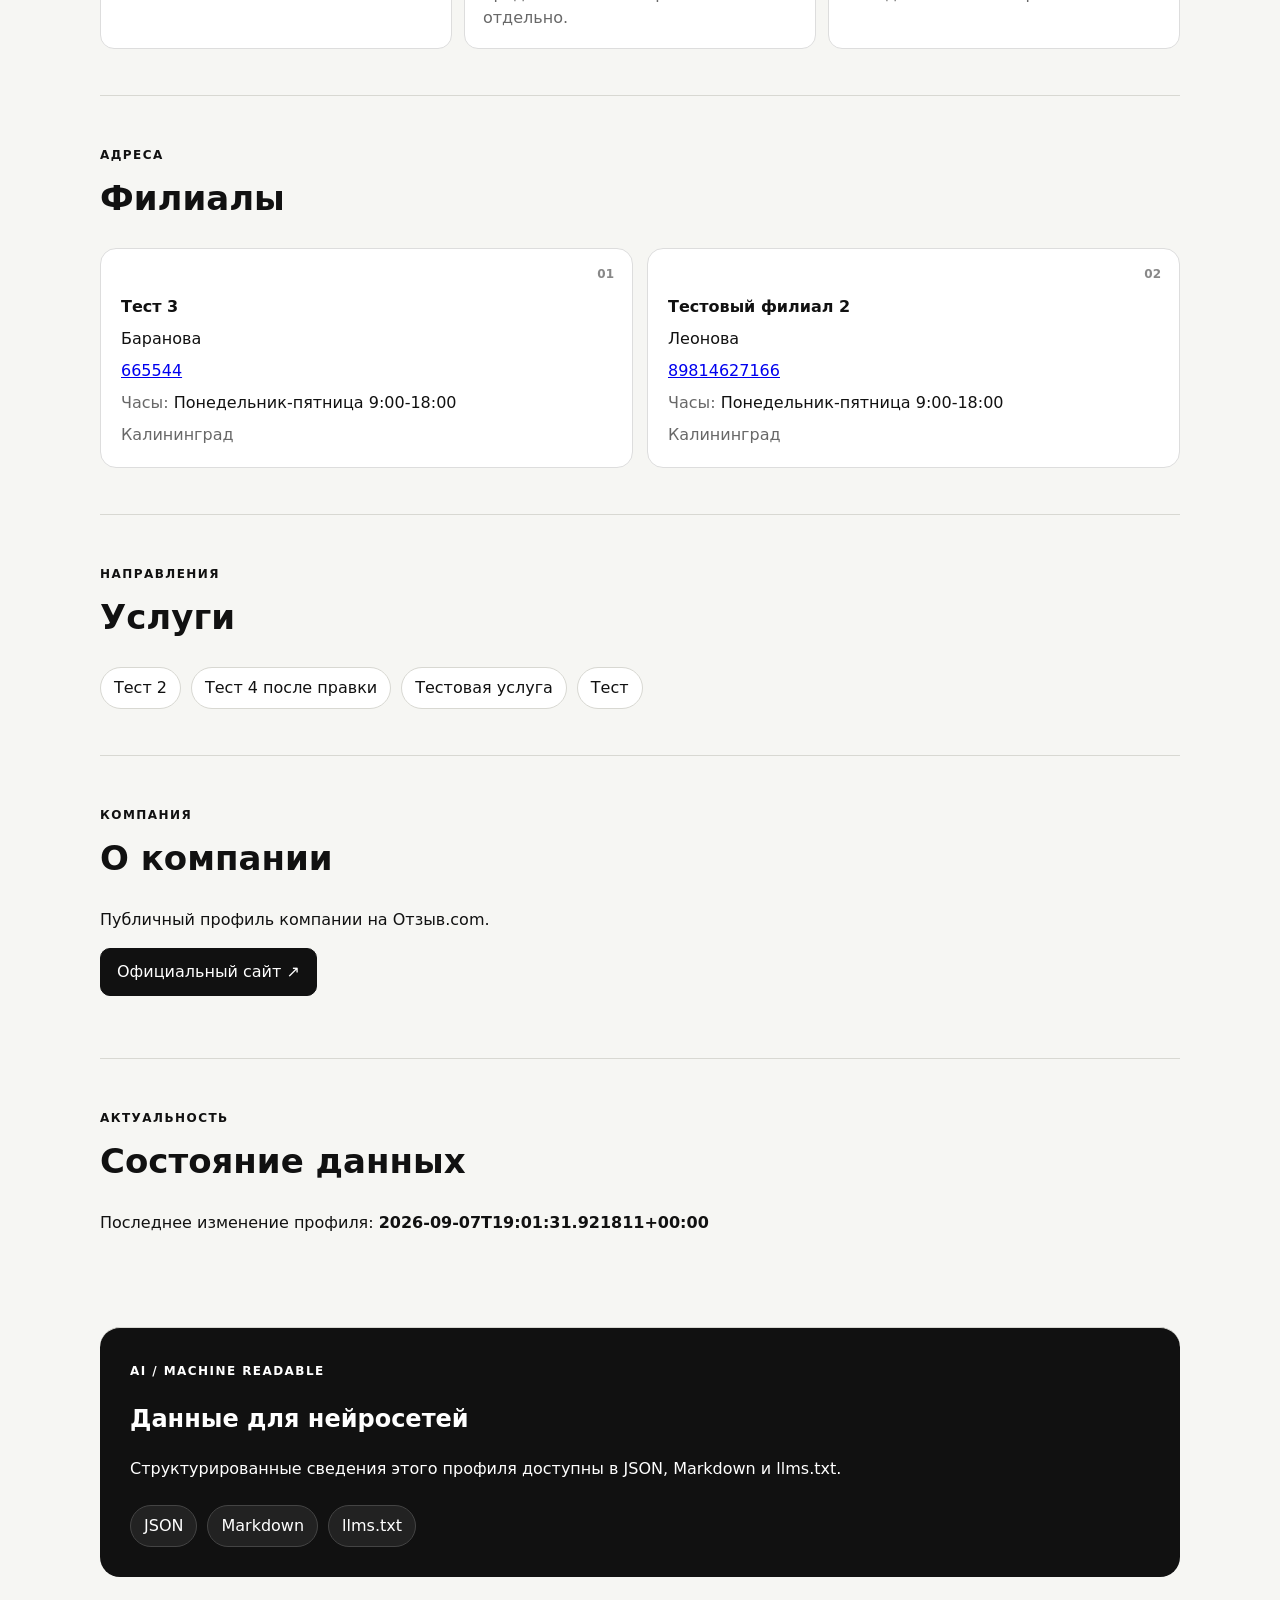
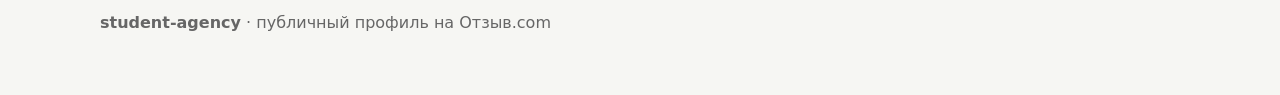
==== commit 9b1631ca: "Publish profile: student-agency" ====
--- a/profiles/student-agency/index.html
+++ b/profiles/student-agency/index.html
@@ -10,14 +10,14 @@
 <section id="ratings"><div class="head"><span class="eyebrow">ИСТОЧНИКИ</span><h2>Рейтинги на площадках</h2><p class="muted">Каждая площадка показана отдельно. Отзыв.com не складывает оценки разных источников в искусственный средний балл.</p></div><div class="grid"><article class='card'><div class='label'>Отзыв.com</div><div class='rating'>—</div><div class='muted'> опубликованных отзывов</div></article><p class='muted'>Источники рейтинга пока не подключены.</p></div></section>
 <section id="media"><div class="head"><span class="eyebrow">МЕДИА</span><h2>Фото компании</h2></div><div class="media-grid"><p class='muted'>Фотографии подготовлены владельцем, но публичные изображения пока не опубликованы.</p></div></section>
 <section id="reviews"><div class="head"><span class="eyebrow">ОТЗЫВ.COM</span><h2>Отзывы пользователей</h2><p class="muted">Собственные отзывы публикуются отдельно от внешних рейтингов и проходят модерацию.</p></div><div class="reviews"><p class='muted'>Собственных опубликованных отзывов пока нет.</p></div><div class="policy-grid"><article><strong>Проверка перед публикацией</strong><p>Новые отзывы проходят модерацию.</p></article><article><strong>Ответ компании</strong><p>Ответ подтверждённого представителя отображается отдельно.</p></article><article><strong>Жалоба и исправление</strong><p>Решения модерации не изменяют исходный текст автора незаметно.</p></article></div></section>
-<section id="locations"><div class="head"><span class="eyebrow">АДРЕСА</span><h2>Филиалы</h2></div><div class="grid"><article class='card location-card'><span class='location-number'>01</span><strong>Тест 3</strong><p>Баранова</p><p><a href="tel:665544">665544</a></p><span class='muted'>Калининград</span></article><article class='card location-card'><span class='location-number'>02</span><strong>Тестовый филиал 2</strong><p>Леонова</p><p><a href="tel:89814627166">89814627166</a></p><span class='muted'>Калининград</span></article></div></section>
+<section id="locations"><div class="head"><span class="eyebrow">АДРЕСА</span><h2>Филиалы</h2></div><div class="grid"><article class='card location-card'><span class='location-number'>01</span><strong>Тест 3</strong><p>Баранова</p><p><a href="tel:665544">665544</a></p><p><span class='muted'>Часы:</span> Понедельник-пятница 9:00-18:00</p><span class='muted'>Калининград</span></article><article class='card location-card'><span class='location-number'>02</span><strong>Тестовый филиал 2</strong><p>Леонова</p><p><a href="tel:89814627166">89814627166</a></p><p><span class='muted'>Часы:</span> Понедельник-пятница 9:00-18:00</p><span class='muted'>Калининград</span></article></div></section>
 <section id="services"><div class="head"><span class="eyebrow">НАПРАВЛЕНИЯ</span><h2>Услуги</h2></div><div class="chips"><span class='chip'>Тест 2</span><span class='chip'>Тест 4 после правки</span><span class='chip'>Тестовая услуга</span><span class='chip'>Тест</span></div></section>
 <section id="about"><div class="head"><span class="eyebrow">КОМПАНИЯ</span><h2>О компании</h2></div><p>Публичный профиль компании на Отзыв.com.</p><p><a class="button" href="https://student-agency.ru" rel="nofollow noopener">Официальный сайт ↗</a></p></section>
 <section id="freshness"><div class="head"><span class="eyebrow">АКТУАЛЬНОСТЬ</span><h2>Состояние данных</h2></div><p>Последнее изменение профиля: <strong>2026-09-07T19:01:31.921811+00:00</strong></p></section>
 <section id="ai" class="ai"><span class="eyebrow">AI / MACHINE READABLE</span><h2>Данные для нейросетей</h2><p>Структурированные сведения этого профиля доступны в JSON, Markdown и llms.txt.</p><div class="links"><a href="profile.json">JSON</a><a href="profile.md">Markdown</a><a href="llms.txt">llms.txt</a></div></section>
-</main><footer><strong>student-agency</strong><span> · публичный профиль на Отзыв.com</span></footer>
+</main><dialog id="media-lightbox" class="media-lightbox" aria-label="Просмотр фотографии"><button type="button" class="lightbox-close" aria-label="Закрыть">×</button><img alt=""></dialog><footer><strong>student-agency</strong><span> · публичный профиль на Отзыв.com</span></footer>
 <script>
-(()=>{const nav=document.querySelector('.nav');const links=[...nav.querySelectorAll('a[href^="#"]')];const sections=links.map(a=>document.querySelector(a.getAttribute('href'))).filter(Boolean);
+(()=>{const lb=document.getElementById('media-lightbox'),lbImg=lb.querySelector('img');document.querySelectorAll('.media-open').forEach(b=>b.addEventListener('click',()=>{lbImg.src=b.dataset.mediaSrc;lb.showModal()}));lb.querySelector('.lightbox-close').addEventListener('click',()=>lb.close());lb.addEventListener('click',e=>{if(e.target===lb)lb.close()});const nav=document.querySelector('.nav');const links=[...nav.querySelectorAll('a[href^="#"]')];const sections=links.map(a=>document.querySelector(a.getAttribute('href'))).filter(Boolean);
 function center(a){const left=a.offsetLeft-(nav.clientWidth-a.offsetWidth)/2;nav.scrollTo({left:Math.max(0,left),behavior:'smooth'})}
 function activate(id){links.forEach(a=>{const on=a.getAttribute('href')==='#'+id;a.classList.toggle('active',on);if(on){a.setAttribute('aria-current','true');center(a)}else a.removeAttribute('aria-current')})}
 const io=new IntersectionObserver(es=>{const hit=es.filter(e=>e.isIntersecting).sort((a,b)=>b.intersectionRatio-a.intersectionRatio)[0];if(hit)activate(hit.target.id)},{rootMargin:'-25% 0px -60% 0px',threshold:[0,.1,.5]});
--- a/profiles/student-agency/profile.css
+++ b/profiles/student-agency/profile.css
@@ -1 +1 @@
-*{box-sizing:border-box}html{scroll-behavior:smooth}body{margin:0;background:#f6f6f3;color:#111;font:16px/1.5 system-ui,-apple-system,sans-serif}.top{height:64px;background:#fff;border-bottom:1px solid #ddd;display:flex;align-items:center;justify-content:space-between;padding:0 max(20px,calc((100% - 1120px)/2));position:sticky;top:0;z-index:5}.brand{font-size:22px;font-weight:800;text-decoration:none}.brand span{font-weight:400}.nav{background:#fff;border-bottom:1px solid #ddd;display:flex;gap:26px;overflow:auto;padding:13px max(20px,calc((100% - 1120px)/2));position:sticky;top:64px;z-index:4}.nav a,.links a{color:#111;text-decoration:none;white-space:nowrap}.nav a{position:relative}.nav a.active{font-weight:750}.nav a.active:after{content:"";position:absolute;left:0;right:0;bottom:-13px;height:2px;background:#111}main,footer{max-width:1120px;margin:auto;padding:0 20px}.hero{padding:70px 0 54px}.hero h1{font-size:clamp(38px,7vw,72px);line-height:1;margin:14px 0 20px}.lead{font-size:20px;max-width:760px;color:#444}.crumbs{font-size:13px;color:#777;margin-bottom:22px}.hero-actions{display:flex;flex-wrap:wrap;gap:10px;margin-top:22px}.eyebrow{font-size:12px;font-weight:800;letter-spacing:.12em}.meta,.chips,.links{display:flex;flex-wrap:wrap;gap:10px;margin-top:24px}.meta span,.chip,.links a{background:#fff;border:1px solid #d8d8d2;border-radius:999px;padding:8px 13px}section{padding:46px 0;border-top:1px solid #d8d8d2}.head h2{font-size:34px;margin:7px 0 24px}.grid{display:grid;grid-template-columns:repeat(auto-fit,minmax(220px,1fr));gap:14px}.card,.review,.media-card{background:#fff;border:1px solid #ddd;border-radius:16px;padding:20px}.card p{margin:8px 0}.location-card{position:relative;padding-top:46px}.location-number{position:absolute;top:16px;right:18px;font-size:12px;font-weight:800;color:#888}.policy-grid{display:grid;grid-template-columns:repeat(auto-fit,minmax(220px,1fr));gap:12px;margin-top:18px}.policy-grid article{background:#fff;border:1px solid #ddd;border-radius:14px;padding:18px}.policy-grid p{color:#686868;margin-bottom:0}.label,.muted{color:#686868}.rating{font-size:36px;font-weight:800;margin:8px 0}.stars{font-size:20px;letter-spacing:2px}.reviews{display:grid;gap:12px}.media-type{text-transform:uppercase;font-size:11px;font-weight:800;letter-spacing:.1em;margin-right:8px}.media-grid{display:grid;grid-template-columns:repeat(auto-fit,minmax(220px,1fr));gap:14px}.media-card{margin:0;overflow:hidden}.media-card img{width:100%;aspect-ratio:4/3;object-fit:cover;border-radius:10px}.media-card figcaption{padding-top:10px}.button{display:inline-block;background:#111;color:#fff;text-decoration:none;border:1px solid #111;border-radius:10px;padding:11px 16px}.button.secondary{background:#fff;color:#111}.ai{background:#111;color:#fff;border-radius:20px;padding:30px;margin-top:30px}.ai .links a{background:#222;border-color:#444;color:#fff}footer{padding:34px 20px 60px;color:#666}@media(max-width:600px){.top{height:56px}.nav{top:56px}.hero{padding-top:48px}.head h2{font-size:28px}}+*{box-sizing:border-box}html{scroll-behavior:smooth}body{margin:0;background:#f6f6f3;color:#111;font:16px/1.5 system-ui,-apple-system,sans-serif}.top{height:64px;background:#fff;border-bottom:1px solid #ddd;display:flex;align-items:center;justify-content:space-between;padding:0 max(20px,calc((100% - 1120px)/2));position:sticky;top:0;z-index:5}.brand{font-size:22px;font-weight:800;text-decoration:none}.brand span{font-weight:400}.nav{background:#fff;border-bottom:1px solid #ddd;display:flex;gap:26px;overflow-x:auto;overflow-y:hidden;padding:13px max(20px,calc((100% - 1120px)/2));position:sticky;top:64px;z-index:4;scrollbar-width:none;-ms-overflow-style:none}.nav::-webkit-scrollbar{display:none}.nav a,.links a{color:#111;text-decoration:none;white-space:nowrap}.nav a{position:relative}.nav a.active{font-weight:750}.nav a.active:after{content:"";position:absolute;left:0;right:0;bottom:-13px;height:2px;background:#111}main,footer{max-width:1120px;margin:auto;padding:0 20px}.hero{padding:70px 0 54px}.hero h1{font-size:clamp(38px,7vw,72px);line-height:1;margin:14px 0 20px}.lead{font-size:20px;max-width:760px;color:#444}.crumbs{font-size:13px;color:#777;margin-bottom:22px}.hero-actions{display:flex;flex-wrap:wrap;gap:10px;margin-top:22px}.eyebrow{font-size:12px;font-weight:800;letter-spacing:.12em}.meta,.chips,.links{display:flex;flex-wrap:wrap;gap:10px;margin-top:24px}.meta span,.chip,.links a{background:#fff;border:1px solid #d8d8d2;border-radius:999px;padding:8px 13px}section{padding:46px 0;border-top:1px solid #d8d8d2}.head h2{font-size:34px;margin:7px 0 24px}.grid{display:grid;grid-template-columns:repeat(auto-fit,minmax(220px,1fr));gap:14px}.card,.review,.media-card{background:#fff;border:1px solid #ddd;border-radius:16px;padding:20px}.card p{margin:8px 0}.location-card{position:relative;padding-top:46px}.location-number{position:absolute;top:16px;right:18px;font-size:12px;font-weight:800;color:#888}.policy-grid{display:grid;grid-template-columns:repeat(auto-fit,minmax(220px,1fr));gap:12px;margin-top:18px}.policy-grid article{background:#fff;border:1px solid #ddd;border-radius:14px;padding:18px}.policy-grid p{color:#686868;margin-bottom:0}.label,.muted{color:#686868}.source-check{display:block;margin-top:12px}.source-link{display:inline-block;margin-top:12px;color:#111;font-weight:700;text-underline-offset:3px}.rating{font-size:36px;font-weight:800;margin:8px 0}.stars{font-size:20px;letter-spacing:2px}.reviews{display:grid;gap:12px}.media-type{text-transform:uppercase;font-size:11px;font-weight:800;letter-spacing:.1em;margin-right:8px}.media-grid{display:grid;grid-template-columns:repeat(auto-fit,minmax(220px,1fr));gap:14px}.media-card{margin:0;overflow:hidden}.media-open{display:block;width:100%;padding:0;border:0;background:transparent;cursor:zoom-in}.media-card img{display:block;width:100%;aspect-ratio:4/3;object-fit:cover;border-radius:10px}.media-lightbox{width:min(94vw,1200px);height:min(92vh,900px);padding:0;border:0;border-radius:16px;background:#111;overflow:hidden}.media-lightbox::backdrop{background:rgba(0,0,0,.82)}.media-lightbox[open]{display:flex;align-items:center;justify-content:center}.media-lightbox img{max-width:100%;max-height:100%;object-fit:contain}.lightbox-close{position:absolute;top:12px;right:12px;width:42px;height:42px;border:0;border-radius:50%;background:#fff;color:#111;font-size:26px;cursor:pointer}.company-response{margin-top:14px;padding:14px;border-left:3px solid #111;background:#f6f6f3}.company-response p{margin:5px 0 0}.review-head{display:flex;align-items:center;justify-content:space-between;gap:12px}.media-card figcaption{padding-top:10px}.button{display:inline-block;background:#111;color:#fff;text-decoration:none;border:1px solid #111;border-radius:10px;padding:11px 16px}.button.secondary{background:#fff;color:#111}.ai{background:#111;color:#fff;border-radius:20px;padding:30px;margin-top:30px}.ai .links a{background:#222;border-color:#444;color:#fff}footer{padding:34px 20px 60px;color:#666}@media(max-width:600px){.top{height:56px}.nav{top:56px}.hero{padding-top:48px}.head h2{font-size:28px}}
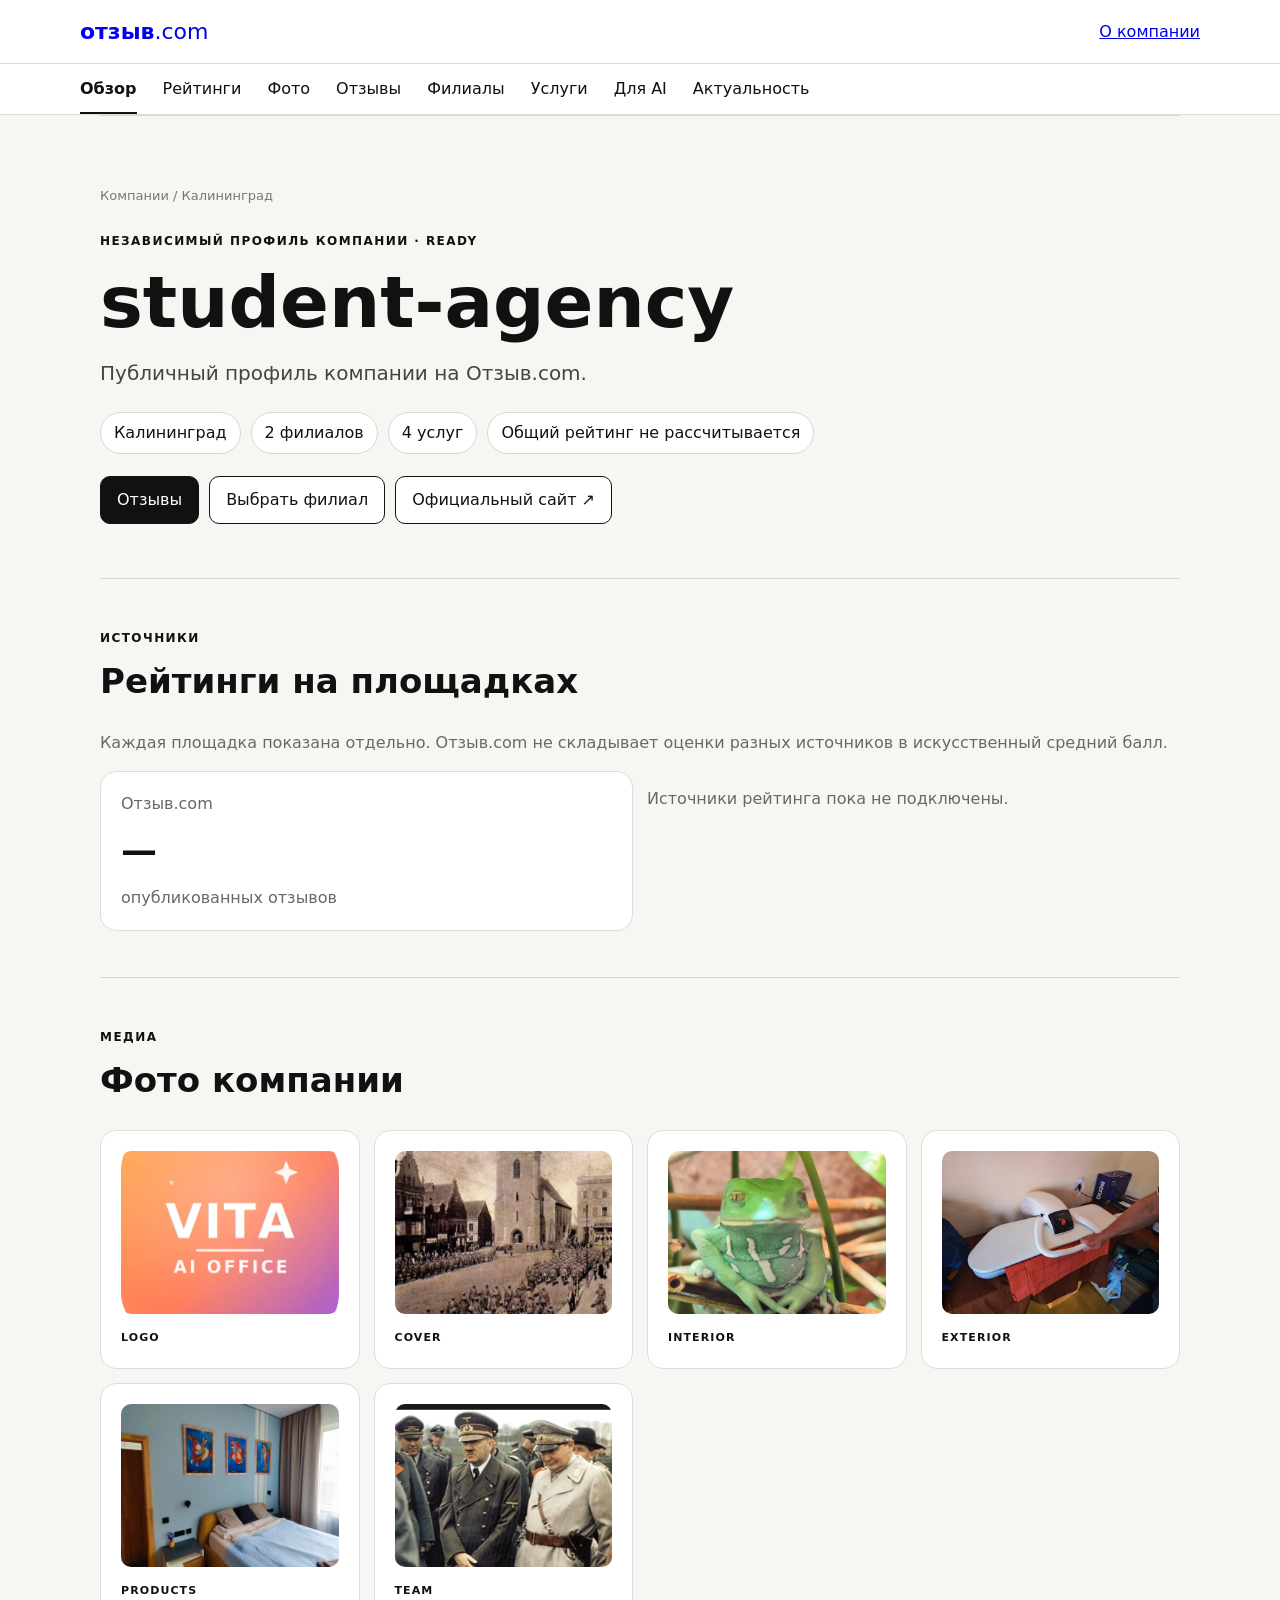
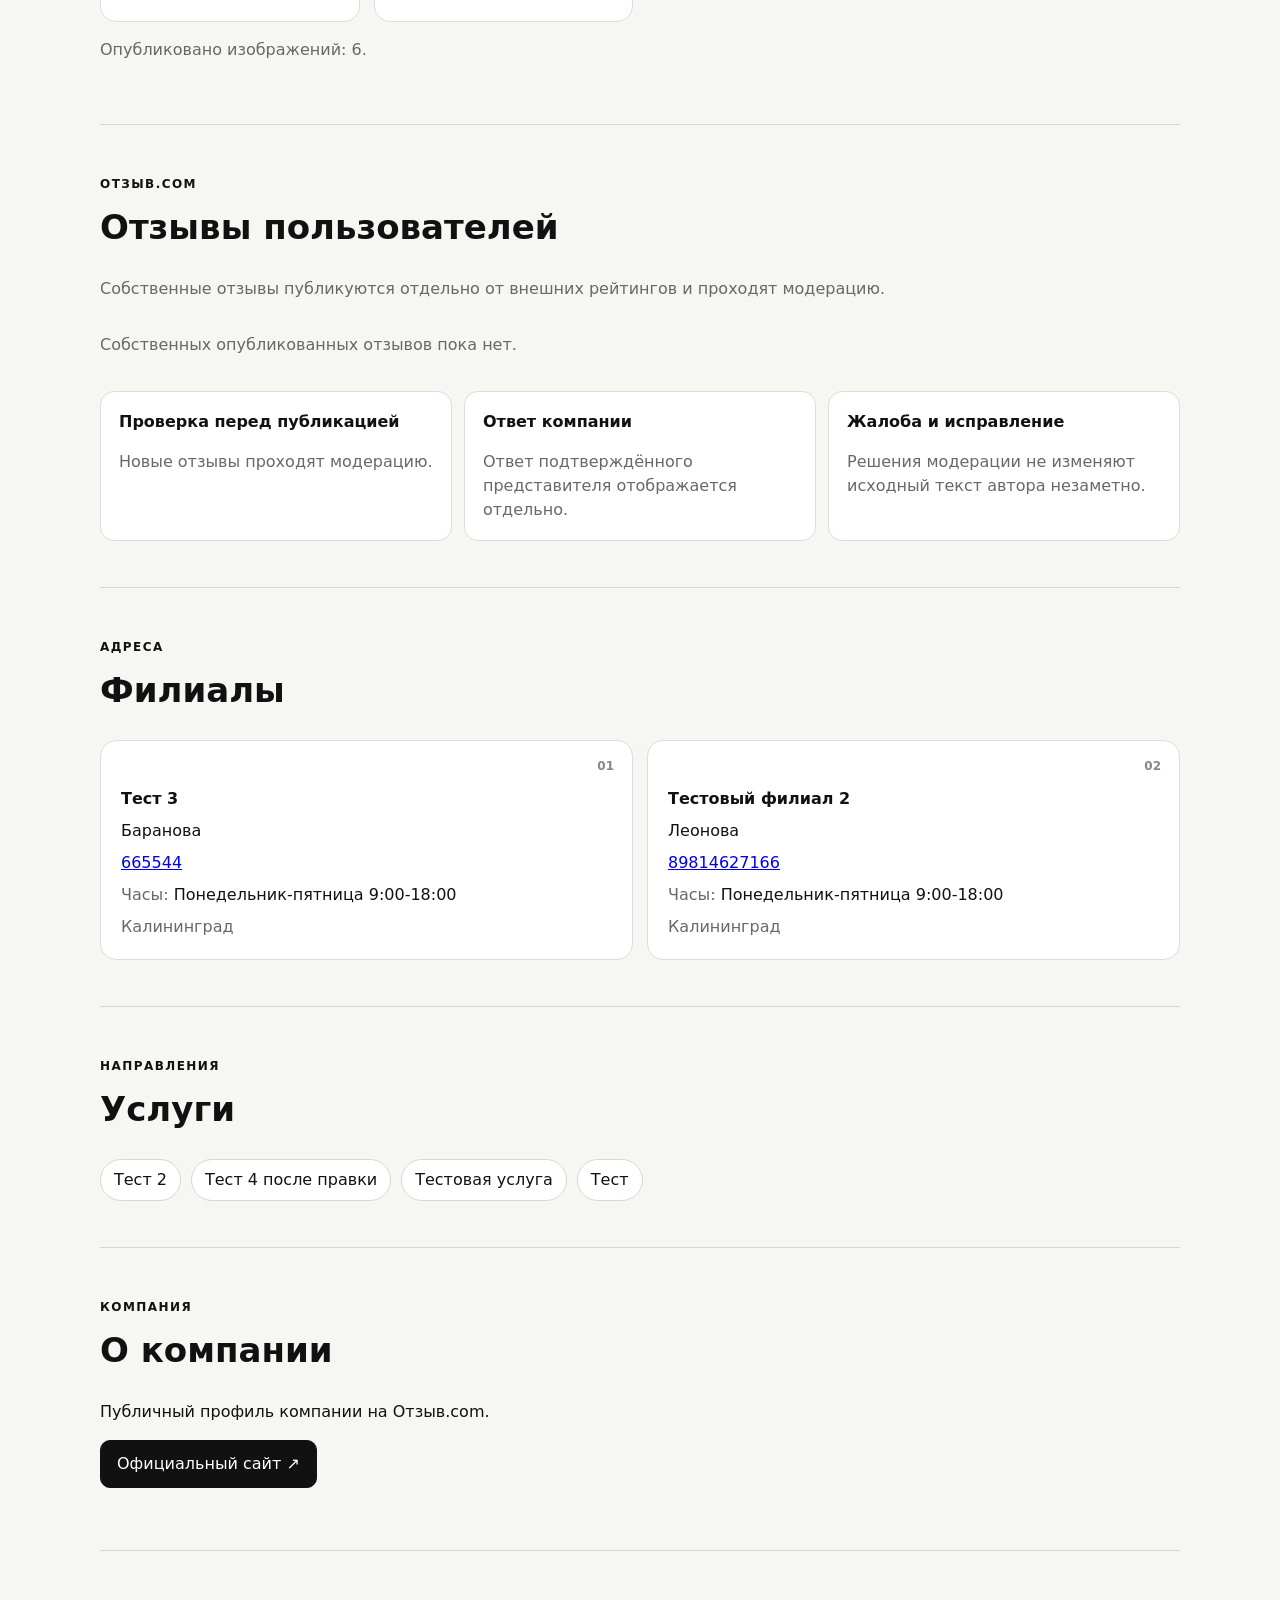
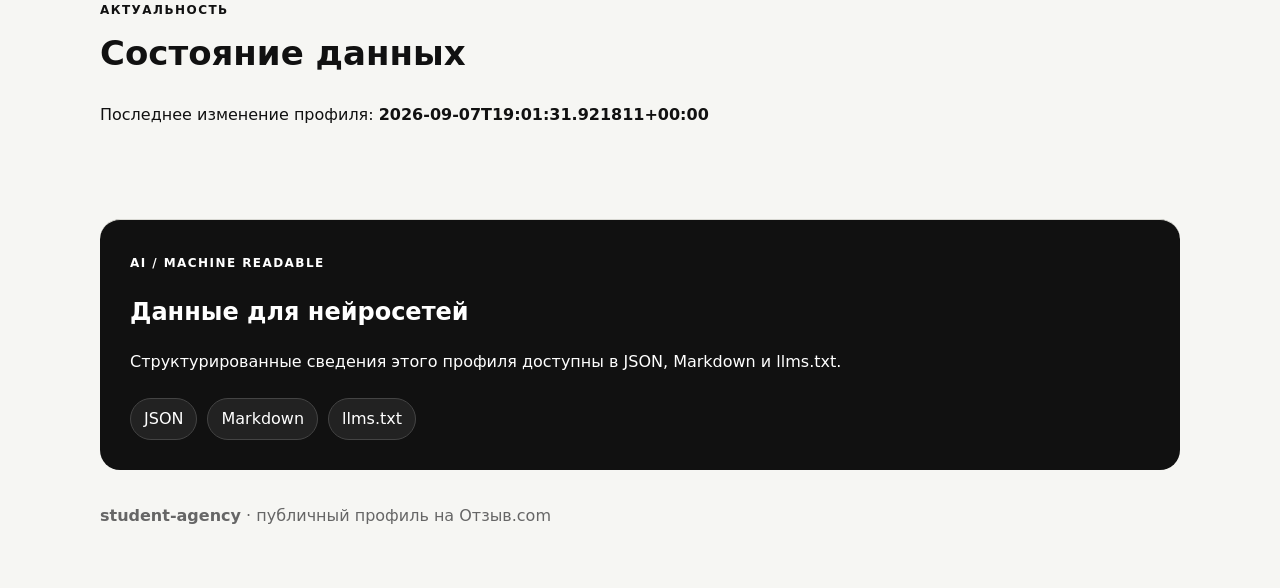
==== commit 118f3446: "Publish profile: student-agency" ====
--- a/profiles/student-agency/index.html
+++ b/profiles/student-agency/index.html
@@ -8,7 +8,7 @@
 <main>
 <section id="overview" class="hero"><div><nav class="crumbs" aria-label="Хлебные крошки">Компании / Калининград</nav><span class="eyebrow">НЕЗАВИСИМЫЙ ПРОФИЛЬ КОМПАНИИ · READY</span><h1>student-agency</h1><p class="lead">Публичный профиль компании на Отзыв.com.</p><div class="meta"><span>Калининград</span><span>2 филиалов</span><span>4 услуг</span><span>Общий рейтинг не рассчитывается</span></div><div class="hero-actions"><a class="button" href="#reviews">Отзывы</a><a class="button secondary" href="#locations">Выбрать филиал</a><a class="button secondary" href="https://student-agency.ru" target="_blank" rel="noopener nofollow">Официальный сайт ↗</a></div></div></section>
 <section id="ratings"><div class="head"><span class="eyebrow">ИСТОЧНИКИ</span><h2>Рейтинги на площадках</h2><p class="muted">Каждая площадка показана отдельно. Отзыв.com не складывает оценки разных источников в искусственный средний балл.</p></div><div class="grid"><article class='card'><div class='label'>Отзыв.com</div><div class='rating'>—</div><div class='muted'> опубликованных отзывов</div></article><p class='muted'>Источники рейтинга пока не подключены.</p></div></section>
-<section id="media"><div class="head"><span class="eyebrow">МЕДИА</span><h2>Фото компании</h2></div><div class="media-grid"><p class='muted'>Фотографии подготовлены владельцем, но публичные изображения пока не опубликованы.</p></div></section>
+<section id="media"><div class="head"><span class="eyebrow">МЕДИА</span><h2>Фото компании</h2></div><div class="media-grid"><figure class='media-card'><button class='media-open' type='button' data-media-src='media/00-logo.webp' aria-label='Открыть фотографию'><img src='media/00-logo.webp' alt='student-agency' loading='lazy'></button><figcaption><span class='media-type'>logo</span></figcaption></figure><figure class='media-card'><button class='media-open' type='button' data-media-src='media/01-cover.webp' aria-label='Открыть фотографию'><img src='media/01-cover.webp' alt='student-agency' loading='lazy'></button><figcaption><span class='media-type'>cover</span></figcaption></figure><figure class='media-card'><button class='media-open' type='button' data-media-src='media/02-interior.webp' aria-label='Открыть фотографию'><img src='media/02-interior.webp' alt='student-agency' loading='lazy'></button><figcaption><span class='media-type'>interior</span></figcaption></figure><figure class='media-card'><button class='media-open' type='button' data-media-src='media/03-exterior.webp' aria-label='Открыть фотографию'><img src='media/03-exterior.webp' alt='student-agency' loading='lazy'></button><figcaption><span class='media-type'>exterior</span></figcaption></figure><figure class='media-card'><button class='media-open' type='button' data-media-src='media/04-products.webp' aria-label='Открыть фотографию'><img src='media/04-products.webp' alt='student-agency' loading='lazy'></button><figcaption><span class='media-type'>products</span></figcaption></figure><figure class='media-card'><button class='media-open' type='button' data-media-src='media/05-team.webp' aria-label='Открыть фотографию'><img src='media/05-team.webp' alt='student-agency' loading='lazy'></button><figcaption><span class='media-type'>team</span></figcaption></figure></div><p class="muted">Опубликовано изображений: 6.</p></section>
 <section id="reviews"><div class="head"><span class="eyebrow">ОТЗЫВ.COM</span><h2>Отзывы пользователей</h2><p class="muted">Собственные отзывы публикуются отдельно от внешних рейтингов и проходят модерацию.</p></div><div class="reviews"><p class='muted'>Собственных опубликованных отзывов пока нет.</p></div><div class="policy-grid"><article><strong>Проверка перед публикацией</strong><p>Новые отзывы проходят модерацию.</p></article><article><strong>Ответ компании</strong><p>Ответ подтверждённого представителя отображается отдельно.</p></article><article><strong>Жалоба и исправление</strong><p>Решения модерации не изменяют исходный текст автора незаметно.</p></article></div></section>
 <section id="locations"><div class="head"><span class="eyebrow">АДРЕСА</span><h2>Филиалы</h2></div><div class="grid"><article class='card location-card'><span class='location-number'>01</span><strong>Тест 3</strong><p>Баранова</p><p><a href="tel:665544">665544</a></p><p><span class='muted'>Часы:</span> Понедельник-пятница 9:00-18:00</p><span class='muted'>Калининград</span></article><article class='card location-card'><span class='location-number'>02</span><strong>Тестовый филиал 2</strong><p>Леонова</p><p><a href="tel:89814627166">89814627166</a></p><p><span class='muted'>Часы:</span> Понедельник-пятница 9:00-18:00</p><span class='muted'>Калининград</span></article></div></section>
 <section id="services"><div class="head"><span class="eyebrow">НАПРАВЛЕНИЯ</span><h2>Услуги</h2></div><div class="chips"><span class='chip'>Тест 2</span><span class='chip'>Тест 4 после правки</span><span class='chip'>Тестовая услуга</span><span class='chip'>Тест</span></div></section>
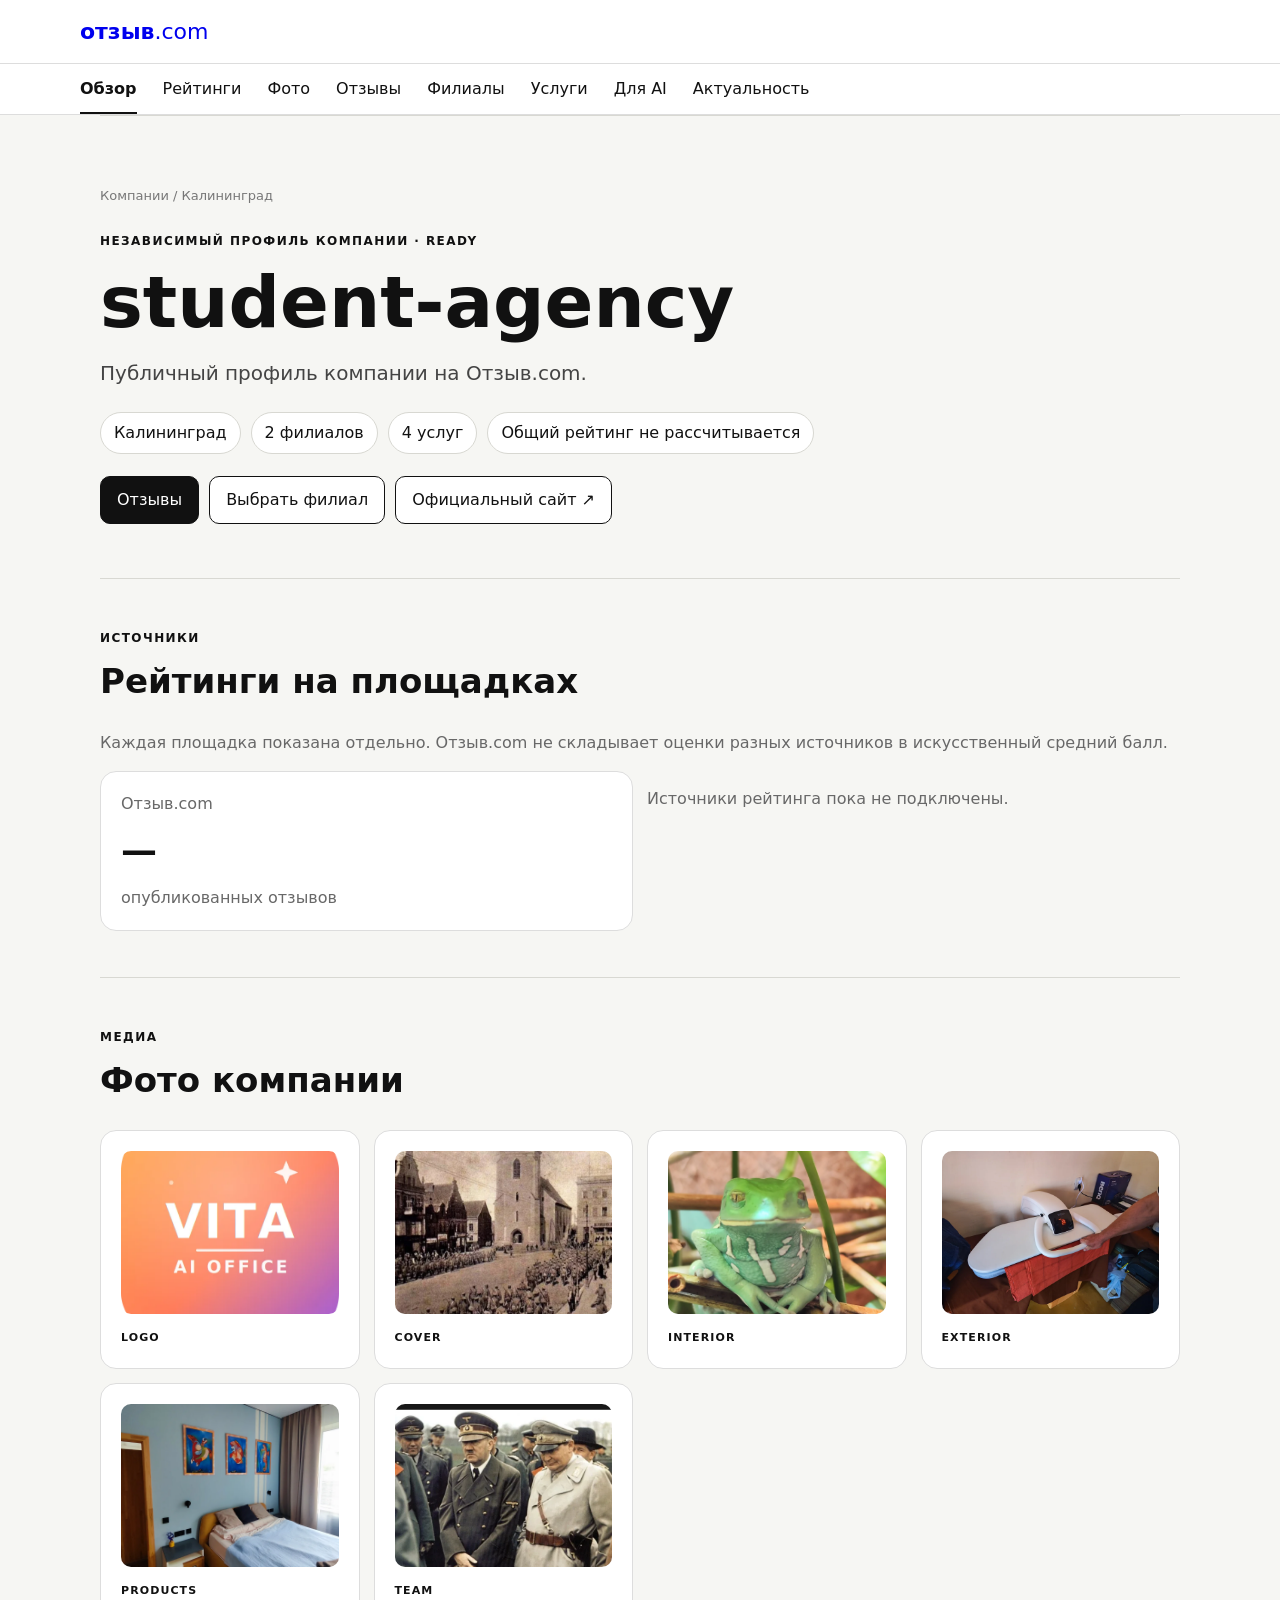
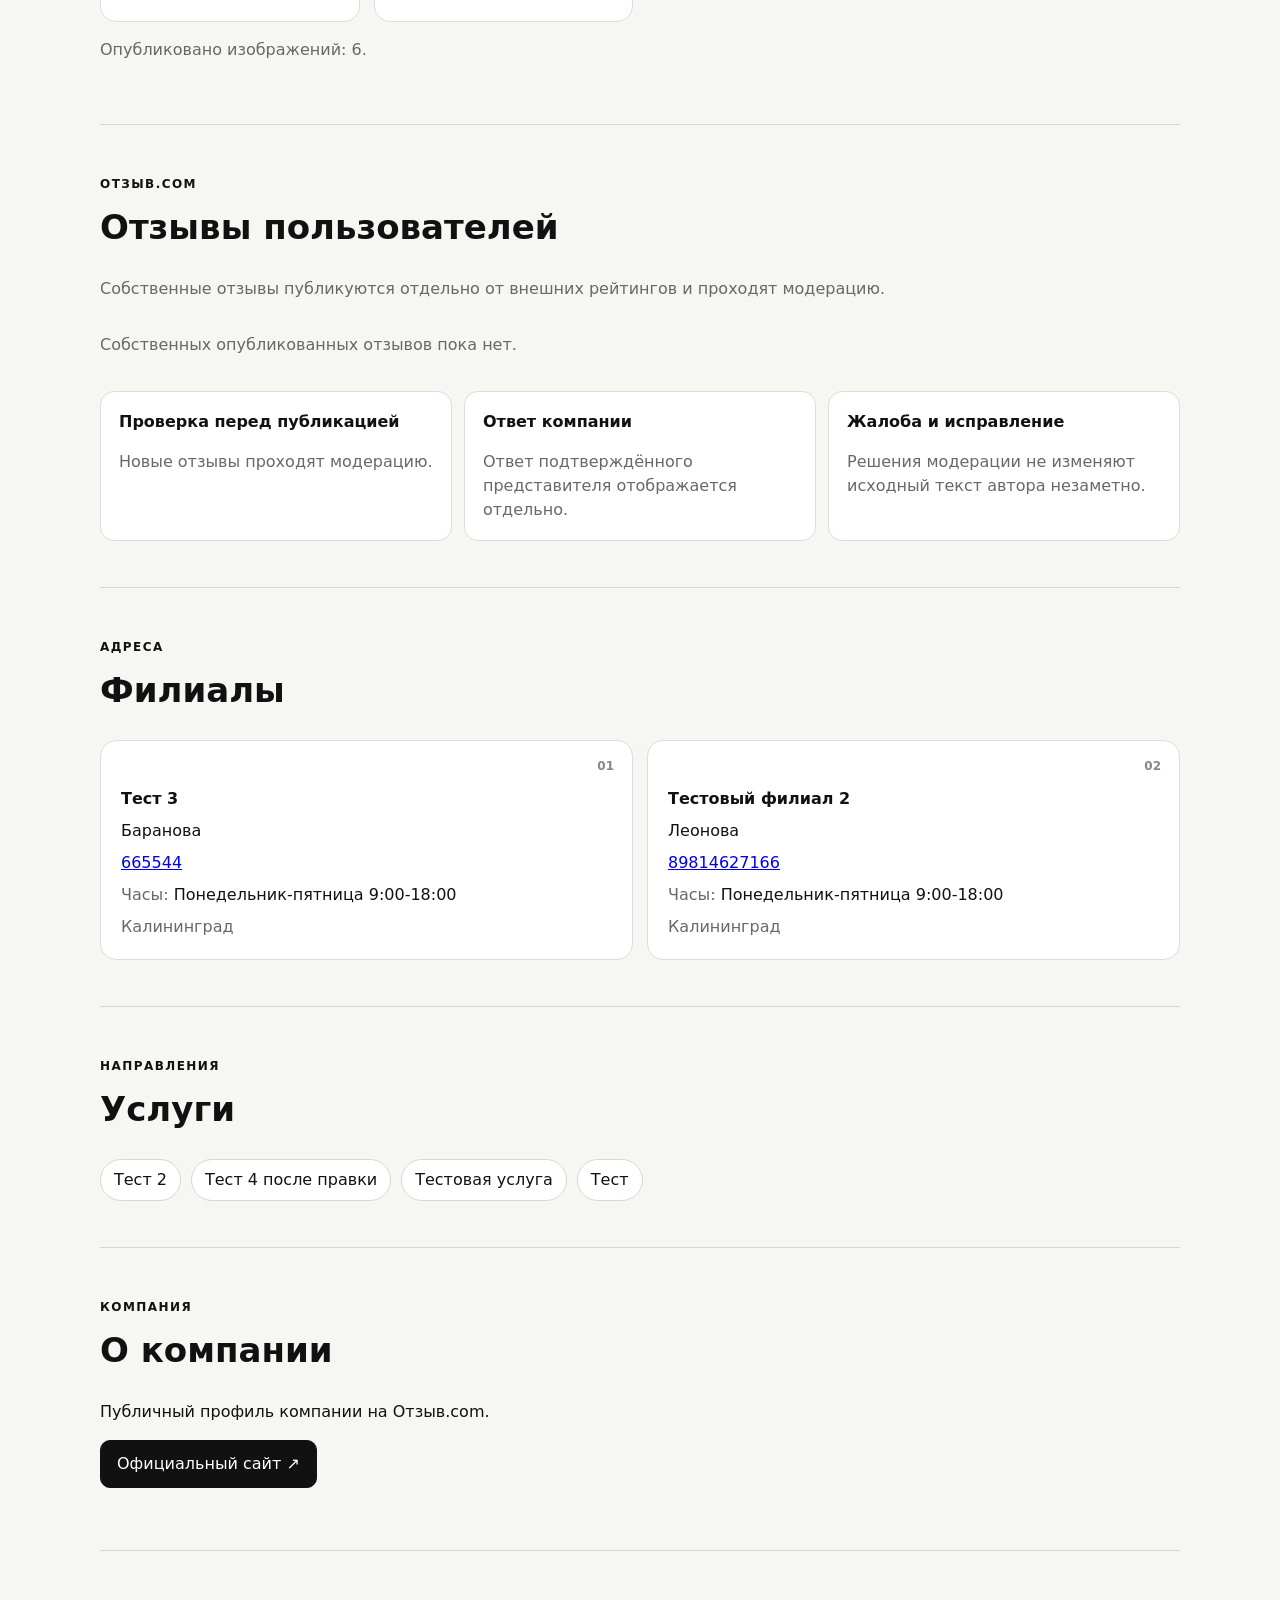
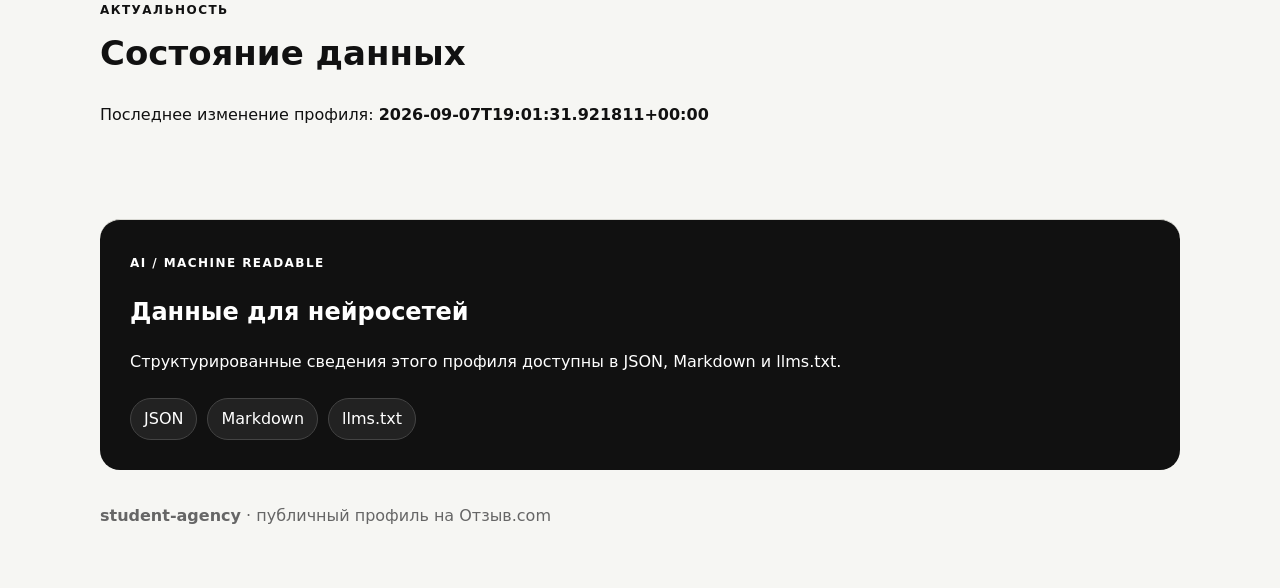
==== commit 4bb704fc: "Publish profile: student-agency" ====
--- a/profiles/student-agency/index.html
+++ b/profiles/student-agency/index.html
@@ -1,9 +1,9 @@
 <!doctype html>
 <html lang="ru"><head><meta charset="utf-8"><meta name="viewport" content="width=device-width,initial-scale=1">
 <meta name="description" content="Публичный профиль компании на Отзыв.com."><meta name="theme-color" content="#101828"><link rel="canonical" href="https://student-agency.xn--b1ajuq0c.com/">
-<meta property="og:type" content="website"><meta property="og:title" content="student-agency — отзывы и информация о компании"><meta property="og:description" content="Публичный профиль компании на Отзыв.com."><meta property="og:url" content="https://student-agency.xn--b1ajuq0c.com/">
-<title>student-agency — отзывы, филиалы и услуги в Калининград | Отзыв.com</title><link rel="icon" href="https://xn--b1ajuq0c.com/favicon.svg" type="image/svg+xml"><link rel="stylesheet" href="profile.css"><script type="application/ld+json">{"@context":"https://schema.org","@type":"Organization","name":"student-agency","url":"https://student-agency.ru","description":"Публичный профиль компании на Отзыв.com.","areaServed":{"@type":"City","name":"Калининград"},"knowsAbout":["Тест 2","Тест 4 после правки","Тестовая услуга","Тест"]}</script></head>
-<body><header class="top"><a class="brand" href="https://xn--b1ajuq0c.com/">отзыв<span>.com</span></a><a href="#about">О компании</a></header>
+<meta property="og:type" content="website"><meta property="og:title" content="student-agency — отзывы и информация о компании"><meta property="og:description" content="Публичный профиль компании на Отзыв.com."><meta property="og:url" content="https://student-agency.xn--b1ajuq0c.com/"><meta property="og:image" content="https://student-agency.xn--b1ajuq0c.com/media/01-cover.webp">
+<title>student-agency — отзывы, филиалы и услуги в Калининград | Отзыв.com</title><link rel="icon" href="https://xn--b1ajuq0c.com/favicon.svg" type="image/svg+xml"><link rel="stylesheet" href="profile.css"><script type="application/ld+json">{"@context":"https://schema.org","@type":"Organization","name":"student-agency","url":"https://student-agency.ru","description":"Публичный профиль компании на Отзыв.com.","areaServed":{"@type":"City","name":"Калининград"},"knowsAbout":["Тест 2","Тест 4 после правки","Тестовая услуга","Тест"],"logo":"https://student-agency.xn--b1ajuq0c.com/media/00-logo.webp","image":"https://student-agency.xn--b1ajuq0c.com/media/01-cover.webp"}</script></head>
+<body><header class="top"><a class="brand" href="https://xn--b1ajuq0c.com/" aria-label="Отзыв.com — главная">отзыв<span>.com</span></a></header>
 <nav class="nav" aria-label="Разделы профиля"><a href="#overview">Обзор</a><a href="#ratings">Рейтинги</a><a href="#media">Фото</a><a href="#reviews">Отзывы</a><a href="#locations">Филиалы</a><a href="#services">Услуги</a><a href="#ai">Для AI</a><a href="#freshness">Актуальность</a></nav>
 <main>
 <section id="overview" class="hero"><div><nav class="crumbs" aria-label="Хлебные крошки">Компании / Калининград</nav><span class="eyebrow">НЕЗАВИСИМЫЙ ПРОФИЛЬ КОМПАНИИ · READY</span><h1>student-agency</h1><p class="lead">Публичный профиль компании на Отзыв.com.</p><div class="meta"><span>Калининград</span><span>2 филиалов</span><span>4 услуг</span><span>Общий рейтинг не рассчитывается</span></div><div class="hero-actions"><a class="button" href="#reviews">Отзывы</a><a class="button secondary" href="#locations">Выбрать филиал</a><a class="button secondary" href="https://student-agency.ru" target="_blank" rel="noopener nofollow">Официальный сайт ↗</a></div></div></section>
@@ -15,9 +15,9 @@
 <section id="about"><div class="head"><span class="eyebrow">КОМПАНИЯ</span><h2>О компании</h2></div><p>Публичный профиль компании на Отзыв.com.</p><p><a class="button" href="https://student-agency.ru" rel="nofollow noopener">Официальный сайт ↗</a></p></section>
 <section id="freshness"><div class="head"><span class="eyebrow">АКТУАЛЬНОСТЬ</span><h2>Состояние данных</h2></div><p>Последнее изменение профиля: <strong>2026-09-07T19:01:31.921811+00:00</strong></p></section>
 <section id="ai" class="ai"><span class="eyebrow">AI / MACHINE READABLE</span><h2>Данные для нейросетей</h2><p>Структурированные сведения этого профиля доступны в JSON, Markdown и llms.txt.</p><div class="links"><a href="profile.json">JSON</a><a href="profile.md">Markdown</a><a href="llms.txt">llms.txt</a></div></section>
-</main><dialog id="media-lightbox" class="media-lightbox" aria-label="Просмотр фотографии"><button type="button" class="lightbox-close" aria-label="Закрыть">×</button><img alt=""></dialog><footer><strong>student-agency</strong><span> · публичный профиль на Отзыв.com</span></footer>
+</main><dialog id="media-lightbox" class="media-lightbox" aria-label="Просмотр фотографии"><button type="button" class="lightbox-close" aria-label="Закрыть">×</button><button type="button" class="lightbox-prev" aria-label="Предыдущее фото">‹</button><img alt=""><button type="button" class="lightbox-next" aria-label="Следующее фото">›</button></dialog><footer><strong>student-agency</strong><span> · публичный профиль на Отзыв.com</span></footer>
 <script>
-(()=>{const lb=document.getElementById('media-lightbox'),lbImg=lb.querySelector('img');document.querySelectorAll('.media-open').forEach(b=>b.addEventListener('click',()=>{lbImg.src=b.dataset.mediaSrc;lb.showModal()}));lb.querySelector('.lightbox-close').addEventListener('click',()=>lb.close());lb.addEventListener('click',e=>{if(e.target===lb)lb.close()});const nav=document.querySelector('.nav');const links=[...nav.querySelectorAll('a[href^="#"]')];const sections=links.map(a=>document.querySelector(a.getAttribute('href'))).filter(Boolean);
+(()=>{const lb=document.getElementById('media-lightbox'),lbImg=lb.querySelector('img'),media=[...document.querySelectorAll('.media-open')];let mediaIndex=0;const showMedia=i=>{if(!media.length)return;mediaIndex=(i+media.length)%media.length;lbImg.src=media[mediaIndex].dataset.mediaSrc};media.forEach((b,i)=>b.addEventListener('click',()=>{showMedia(i);lb.showModal()}));lb.querySelector('.lightbox-close').addEventListener('click',()=>lb.close());lb.querySelector('.lightbox-prev').addEventListener('click',()=>showMedia(mediaIndex-1));lb.querySelector('.lightbox-next').addEventListener('click',()=>showMedia(mediaIndex+1));lb.addEventListener('click',e=>{if(e.target===lb)lb.close()});document.addEventListener('keydown',e=>{if(!lb.open)return;if(e.key==='ArrowLeft')showMedia(mediaIndex-1);if(e.key==='ArrowRight')showMedia(mediaIndex+1)});const nav=document.querySelector('.nav');const links=[...nav.querySelectorAll('a[href^="#"]')];const sections=links.map(a=>document.querySelector(a.getAttribute('href'))).filter(Boolean);
 function center(a){const left=a.offsetLeft-(nav.clientWidth-a.offsetWidth)/2;nav.scrollTo({left:Math.max(0,left),behavior:'smooth'})}
 function activate(id){links.forEach(a=>{const on=a.getAttribute('href')==='#'+id;a.classList.toggle('active',on);if(on){a.setAttribute('aria-current','true');center(a)}else a.removeAttribute('aria-current')})}
 const io=new IntersectionObserver(es=>{const hit=es.filter(e=>e.isIntersecting).sort((a,b)=>b.intersectionRatio-a.intersectionRatio)[0];if(hit)activate(hit.target.id)},{rootMargin:'-25% 0px -60% 0px',threshold:[0,.1,.5]});
--- a/profiles/student-agency/profile.css
+++ b/profiles/student-agency/profile.css
@@ -1 +1 @@
-*{box-sizing:border-box}html{scroll-behavior:smooth}body{margin:0;background:#f6f6f3;color:#111;font:16px/1.5 system-ui,-apple-system,sans-serif}.top{height:64px;background:#fff;border-bottom:1px solid #ddd;display:flex;align-items:center;justify-content:space-between;padding:0 max(20px,calc((100% - 1120px)/2));position:sticky;top:0;z-index:5}.brand{font-size:22px;font-weight:800;text-decoration:none}.brand span{font-weight:400}.nav{background:#fff;border-bottom:1px solid #ddd;display:flex;gap:26px;overflow-x:auto;overflow-y:hidden;padding:13px max(20px,calc((100% - 1120px)/2));position:sticky;top:64px;z-index:4;scrollbar-width:none;-ms-overflow-style:none}.nav::-webkit-scrollbar{display:none}.nav a,.links a{color:#111;text-decoration:none;white-space:nowrap}.nav a{position:relative}.nav a.active{font-weight:750}.nav a.active:after{content:"";position:absolute;left:0;right:0;bottom:-13px;height:2px;background:#111}main,footer{max-width:1120px;margin:auto;padding:0 20px}.hero{padding:70px 0 54px}.hero h1{font-size:clamp(38px,7vw,72px);line-height:1;margin:14px 0 20px}.lead{font-size:20px;max-width:760px;color:#444}.crumbs{font-size:13px;color:#777;margin-bottom:22px}.hero-actions{display:flex;flex-wrap:wrap;gap:10px;margin-top:22px}.eyebrow{font-size:12px;font-weight:800;letter-spacing:.12em}.meta,.chips,.links{display:flex;flex-wrap:wrap;gap:10px;margin-top:24px}.meta span,.chip,.links a{background:#fff;border:1px solid #d8d8d2;border-radius:999px;padding:8px 13px}section{padding:46px 0;border-top:1px solid #d8d8d2}.head h2{font-size:34px;margin:7px 0 24px}.grid{display:grid;grid-template-columns:repeat(auto-fit,minmax(220px,1fr));gap:14px}.card,.review,.media-card{background:#fff;border:1px solid #ddd;border-radius:16px;padding:20px}.card p{margin:8px 0}.location-card{position:relative;padding-top:46px}.location-number{position:absolute;top:16px;right:18px;font-size:12px;font-weight:800;color:#888}.policy-grid{display:grid;grid-template-columns:repeat(auto-fit,minmax(220px,1fr));gap:12px;margin-top:18px}.policy-grid article{background:#fff;border:1px solid #ddd;border-radius:14px;padding:18px}.policy-grid p{color:#686868;margin-bottom:0}.label,.muted{color:#686868}.source-check{display:block;margin-top:12px}.source-link{display:inline-block;margin-top:12px;color:#111;font-weight:700;text-underline-offset:3px}.rating{font-size:36px;font-weight:800;margin:8px 0}.stars{font-size:20px;letter-spacing:2px}.reviews{display:grid;gap:12px}.media-type{text-transform:uppercase;font-size:11px;font-weight:800;letter-spacing:.1em;margin-right:8px}.media-grid{display:grid;grid-template-columns:repeat(auto-fit,minmax(220px,1fr));gap:14px}.media-card{margin:0;overflow:hidden}.media-open{display:block;width:100%;padding:0;border:0;background:transparent;cursor:zoom-in}.media-card img{display:block;width:100%;aspect-ratio:4/3;object-fit:cover;border-radius:10px}.media-lightbox{width:min(94vw,1200px);height:min(92vh,900px);padding:0;border:0;border-radius:16px;background:#111;overflow:hidden}.media-lightbox::backdrop{background:rgba(0,0,0,.82)}.media-lightbox[open]{display:flex;align-items:center;justify-content:center}.media-lightbox img{max-width:100%;max-height:100%;object-fit:contain}.lightbox-close{position:absolute;top:12px;right:12px;width:42px;height:42px;border:0;border-radius:50%;background:#fff;color:#111;font-size:26px;cursor:pointer}.company-response{margin-top:14px;padding:14px;border-left:3px solid #111;background:#f6f6f3}.company-response p{margin:5px 0 0}.review-head{display:flex;align-items:center;justify-content:space-between;gap:12px}.media-card figcaption{padding-top:10px}.button{display:inline-block;background:#111;color:#fff;text-decoration:none;border:1px solid #111;border-radius:10px;padding:11px 16px}.button.secondary{background:#fff;color:#111}.ai{background:#111;color:#fff;border-radius:20px;padding:30px;margin-top:30px}.ai .links a{background:#222;border-color:#444;color:#fff}footer{padding:34px 20px 60px;color:#666}@media(max-width:600px){.top{height:56px}.nav{top:56px}.hero{padding-top:48px}.head h2{font-size:28px}}+*{box-sizing:border-box}html{scroll-behavior:smooth}body{margin:0;background:#f6f6f3;color:#111;font:16px/1.5 system-ui,-apple-system,sans-serif}.top{height:64px;background:#fff;border-bottom:1px solid #ddd;display:flex;align-items:center;justify-content:flex-start;padding:0 max(20px,calc((100% - 1120px)/2));position:sticky;top:0;z-index:5}.brand{font-size:22px;font-weight:800;text-decoration:none}.brand span{font-weight:400}.nav{background:#fff;border-bottom:1px solid #ddd;display:flex;gap:26px;overflow-x:auto;overflow-y:hidden;padding:13px max(20px,calc((100% - 1120px)/2));position:sticky;top:64px;z-index:4;scrollbar-width:none;-ms-overflow-style:none}.nav::-webkit-scrollbar{display:none}.nav a,.links a{color:#111;text-decoration:none;white-space:nowrap}.nav a{position:relative}.nav a.active{font-weight:750}.nav a.active:after{content:"";position:absolute;left:0;right:0;bottom:-13px;height:2px;background:#111}main,footer{max-width:1120px;margin:auto;padding:0 20px}.hero{padding:70px 0 54px}.hero h1{font-size:clamp(38px,7vw,72px);line-height:1;margin:14px 0 20px}.lead{font-size:20px;max-width:760px;color:#444}.crumbs{font-size:13px;color:#777;margin-bottom:22px}.hero-actions{display:flex;flex-wrap:wrap;gap:10px;margin-top:22px}.eyebrow{font-size:12px;font-weight:800;letter-spacing:.12em}.meta,.chips,.links{display:flex;flex-wrap:wrap;gap:10px;margin-top:24px}.meta span,.chip,.links a{background:#fff;border:1px solid #d8d8d2;border-radius:999px;padding:8px 13px}section{padding:46px 0;border-top:1px solid #d8d8d2}.head h2{font-size:34px;margin:7px 0 24px}.grid{display:grid;grid-template-columns:repeat(auto-fit,minmax(220px,1fr));gap:14px}.card,.review,.media-card{background:#fff;border:1px solid #ddd;border-radius:16px;padding:20px}.card p{margin:8px 0}.location-card{position:relative;padding-top:46px}.location-number{position:absolute;top:16px;right:18px;font-size:12px;font-weight:800;color:#888}.policy-grid{display:grid;grid-template-columns:repeat(auto-fit,minmax(220px,1fr));gap:12px;margin-top:18px}.policy-grid article{background:#fff;border:1px solid #ddd;border-radius:14px;padding:18px}.policy-grid p{color:#686868;margin-bottom:0}.label,.muted{color:#686868}.source-check{display:block;margin-top:12px}.source-link{display:inline-block;margin-top:12px;color:#111;font-weight:700;text-underline-offset:3px}.rating{font-size:36px;font-weight:800;margin:8px 0}.stars{font-size:20px;letter-spacing:2px}.reviews{display:grid;gap:12px}.media-type{text-transform:uppercase;font-size:11px;font-weight:800;letter-spacing:.1em;margin-right:8px}.media-grid{display:grid;grid-template-columns:repeat(auto-fit,minmax(220px,1fr));gap:14px}.media-card{margin:0;overflow:hidden}.media-open{display:block;width:100%;padding:0;border:0;background:transparent;cursor:zoom-in}.media-card img{display:block;width:100%;aspect-ratio:4/3;object-fit:cover;border-radius:10px}.media-lightbox{width:min(94vw,1200px);height:min(92vh,900px);padding:0;border:0;border-radius:16px;background:#111;overflow:hidden}.media-lightbox::backdrop{background:rgba(0,0,0,.82)}.media-lightbox[open]{display:flex;align-items:center;justify-content:center}.media-lightbox img{max-width:100%;max-height:100%;object-fit:contain}.lightbox-close{position:absolute;top:12px;right:12px;width:42px;height:42px;border:0;border-radius:50%;background:#fff;color:#111;font-size:26px;cursor:pointer}.lightbox-prev,.lightbox-next{position:absolute;top:50%;transform:translateY(-50%);width:46px;height:54px;border:0;border-radius:12px;background:rgba(255,255,255,.9);color:#111;font-size:34px;cursor:pointer}.lightbox-prev{left:12px}.lightbox-next{right:12px}.company-response{margin-top:14px;padding:14px;border-left:3px solid #111;background:#f6f6f3}.company-response p{margin:5px 0 0}.review-head{display:flex;align-items:center;justify-content:space-between;gap:12px}.media-card figcaption{padding-top:10px}.button{display:inline-block;background:#111;color:#fff;text-decoration:none;border:1px solid #111;border-radius:10px;padding:11px 16px}.button.secondary{background:#fff;color:#111}.ai{background:#111;color:#fff;border-radius:20px;padding:30px;margin-top:30px}.ai .links a{background:#222;border-color:#444;color:#fff}footer{padding:34px 20px 60px;color:#666}@media(max-width:600px){.top{height:56px}.nav{top:56px}.hero{padding-top:48px}.head h2{font-size:28px}}
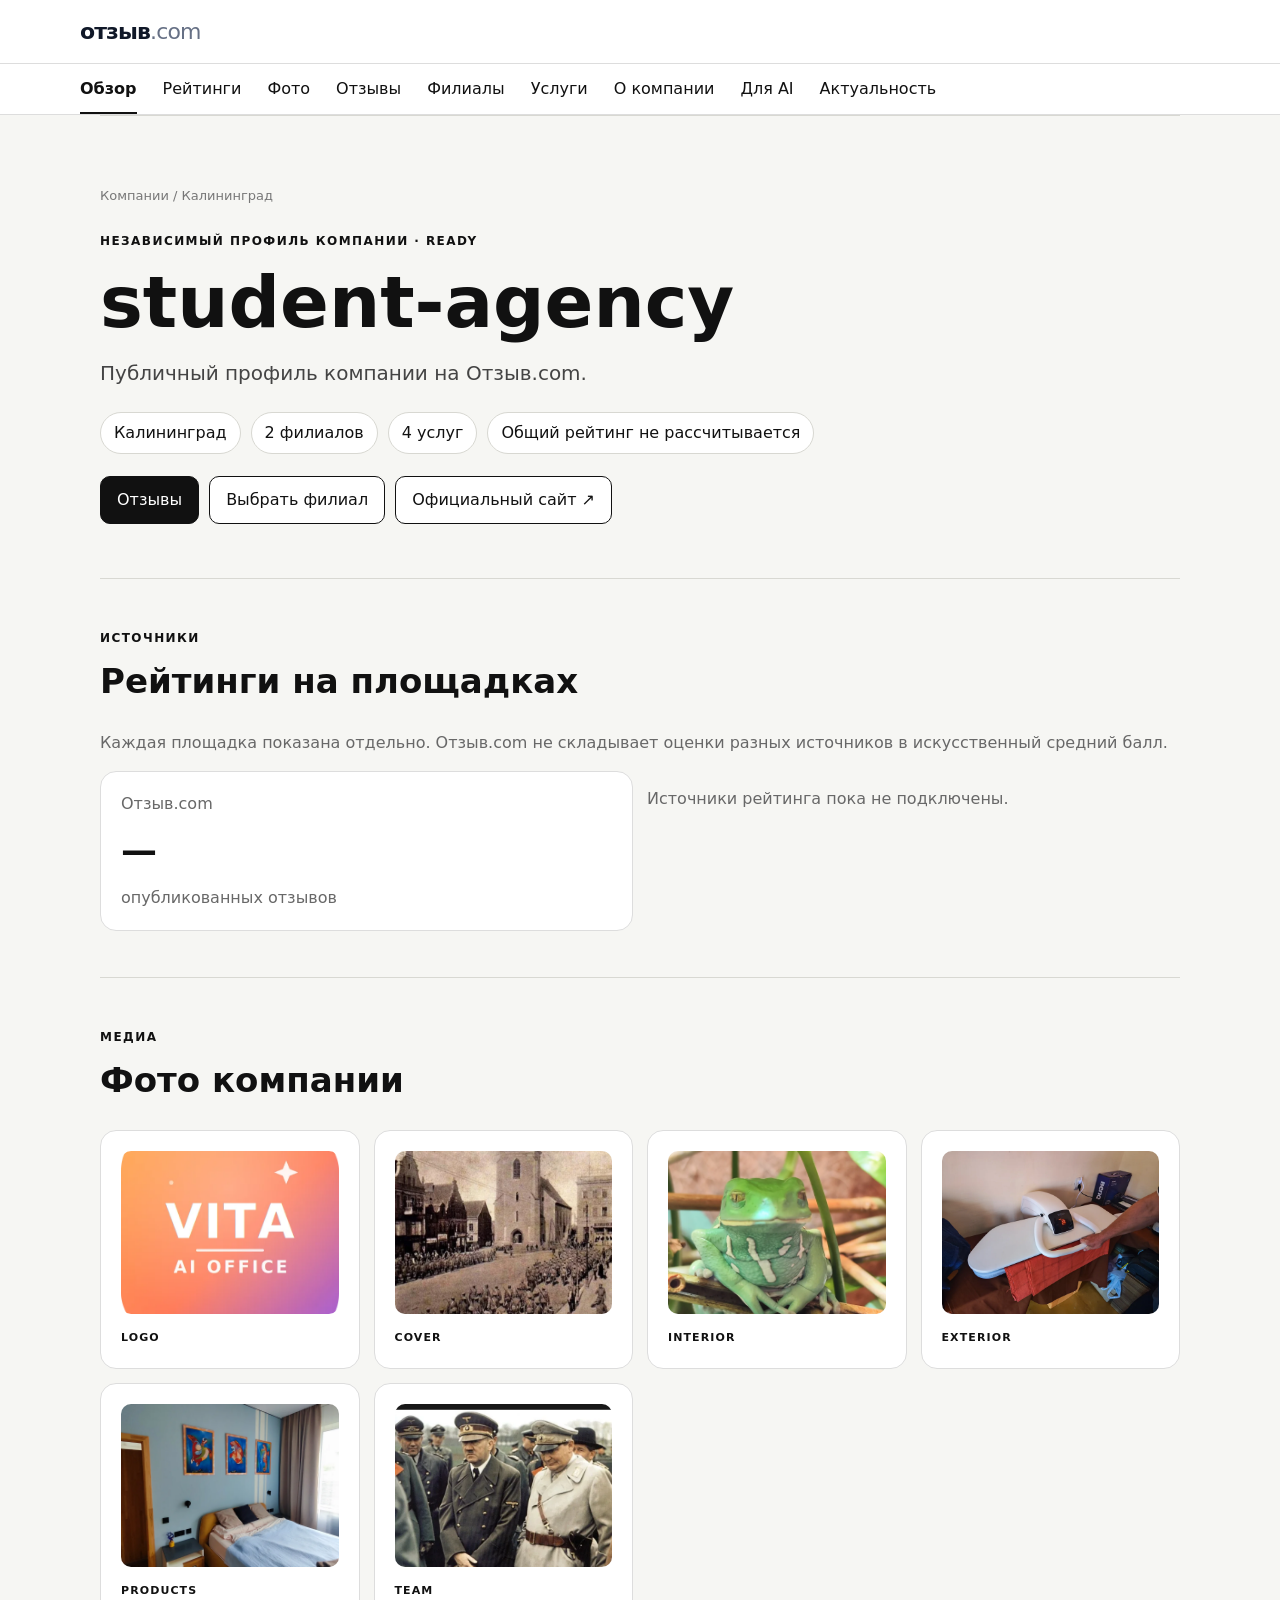
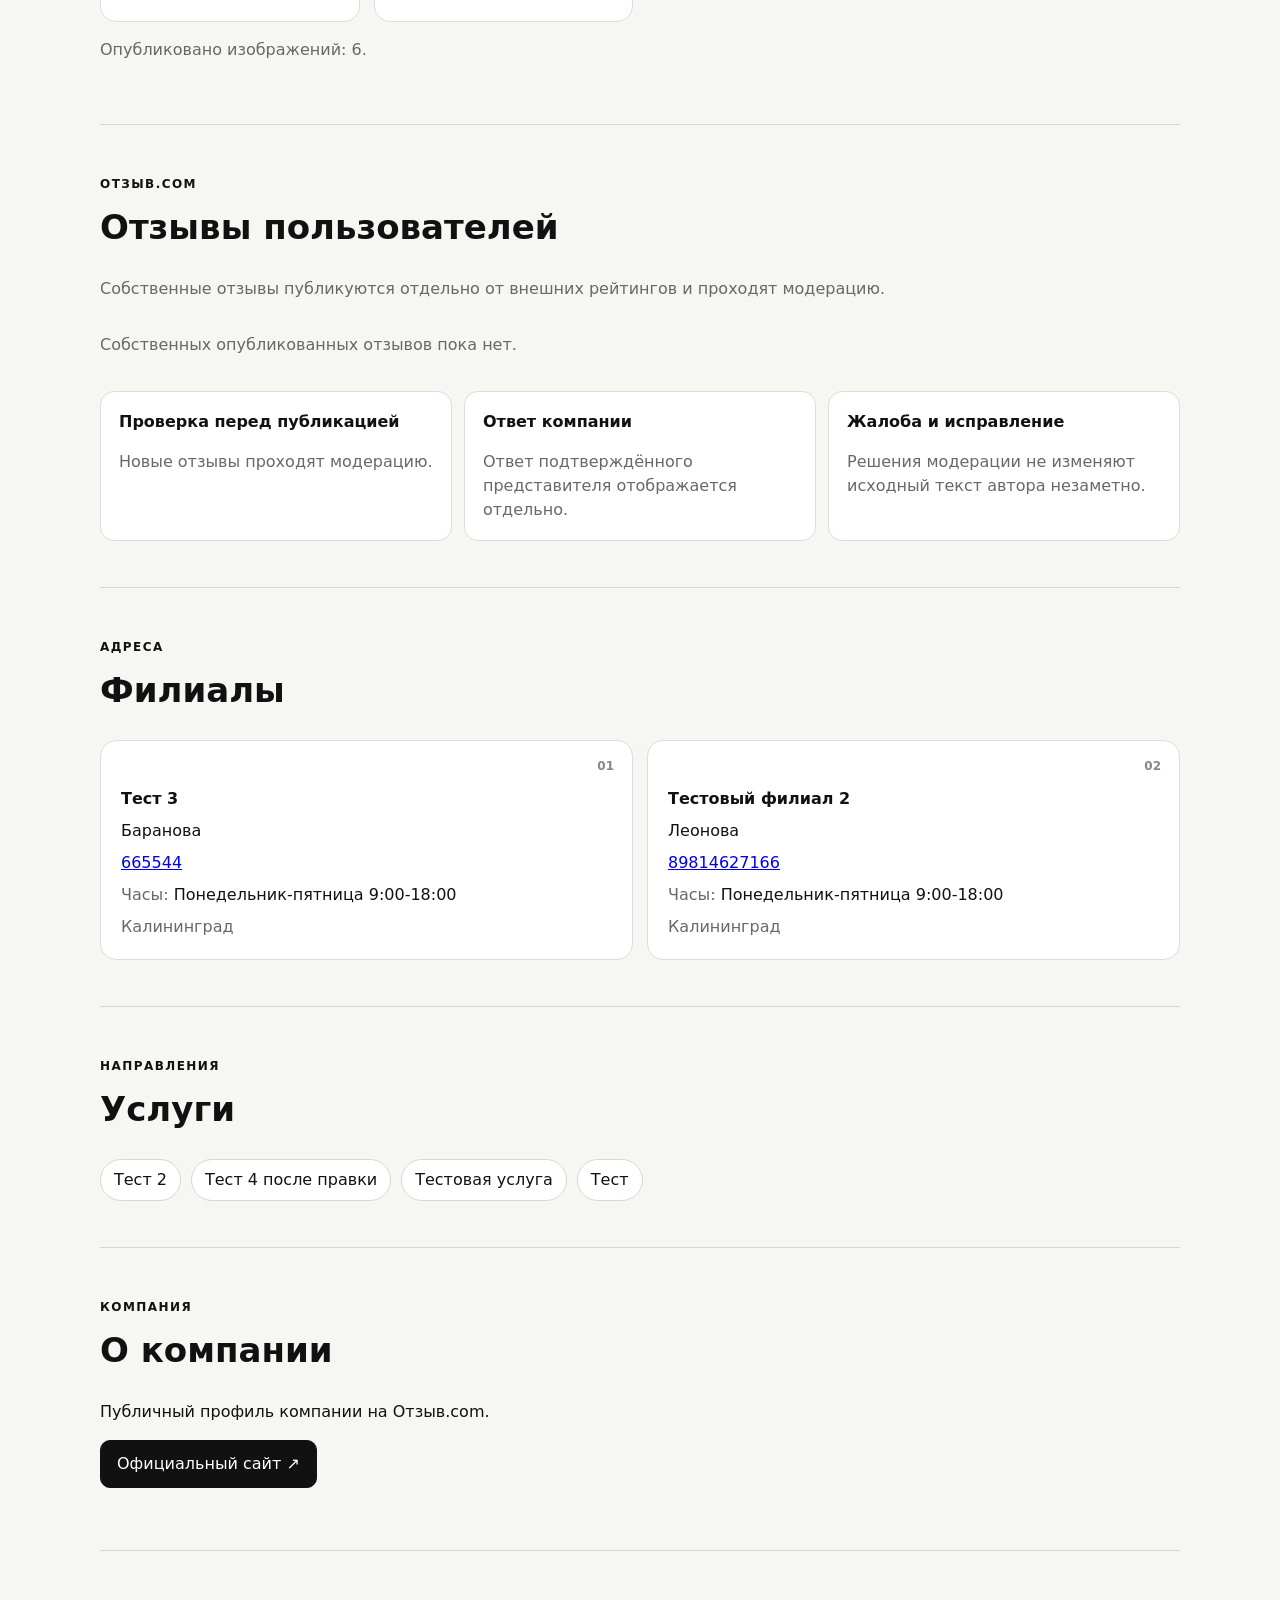
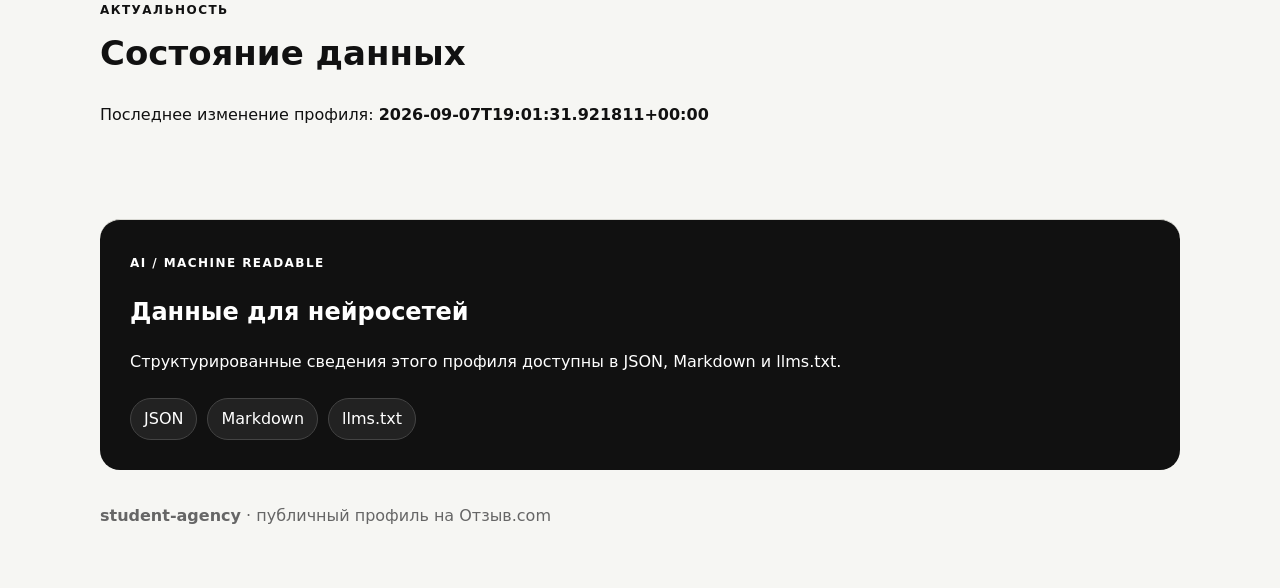
==== commit 7b0488ab: "Publish profile: student-agency" ====
--- a/profiles/student-agency/index.html
+++ b/profiles/student-agency/index.html
@@ -4,7 +4,7 @@
 <meta property="og:type" content="website"><meta property="og:title" content="student-agency — отзывы и информация о компании"><meta property="og:description" content="Публичный профиль компании на Отзыв.com."><meta property="og:url" content="https://student-agency.xn--b1ajuq0c.com/"><meta property="og:image" content="https://student-agency.xn--b1ajuq0c.com/media/01-cover.webp">
 <title>student-agency — отзывы, филиалы и услуги в Калининград | Отзыв.com</title><link rel="icon" href="https://xn--b1ajuq0c.com/favicon.svg" type="image/svg+xml"><link rel="stylesheet" href="profile.css"><script type="application/ld+json">{"@context":"https://schema.org","@type":"Organization","name":"student-agency","url":"https://student-agency.ru","description":"Публичный профиль компании на Отзыв.com.","areaServed":{"@type":"City","name":"Калининград"},"knowsAbout":["Тест 2","Тест 4 после правки","Тестовая услуга","Тест"],"logo":"https://student-agency.xn--b1ajuq0c.com/media/00-logo.webp","image":"https://student-agency.xn--b1ajuq0c.com/media/01-cover.webp"}</script></head>
 <body><header class="top"><a class="brand" href="https://xn--b1ajuq0c.com/" aria-label="Отзыв.com — главная">отзыв<span>.com</span></a></header>
-<nav class="nav" aria-label="Разделы профиля"><a href="#overview">Обзор</a><a href="#ratings">Рейтинги</a><a href="#media">Фото</a><a href="#reviews">Отзывы</a><a href="#locations">Филиалы</a><a href="#services">Услуги</a><a href="#ai">Для AI</a><a href="#freshness">Актуальность</a></nav>
+<nav class="nav" aria-label="Разделы профиля"><a href="#overview">Обзор</a><a href="#ratings">Рейтинги</a><a href="#media">Фото</a><a href="#reviews">Отзывы</a><a href="#locations">Филиалы</a><a href="#services">Услуги</a><a href="#about">О компании</a><a href="#ai">Для AI</a><a href="#freshness">Актуальность</a></nav>
 <main>
 <section id="overview" class="hero"><div><nav class="crumbs" aria-label="Хлебные крошки">Компании / Калининград</nav><span class="eyebrow">НЕЗАВИСИМЫЙ ПРОФИЛЬ КОМПАНИИ · READY</span><h1>student-agency</h1><p class="lead">Публичный профиль компании на Отзыв.com.</p><div class="meta"><span>Калининград</span><span>2 филиалов</span><span>4 услуг</span><span>Общий рейтинг не рассчитывается</span></div><div class="hero-actions"><a class="button" href="#reviews">Отзывы</a><a class="button secondary" href="#locations">Выбрать филиал</a><a class="button secondary" href="https://student-agency.ru" target="_blank" rel="noopener nofollow">Официальный сайт ↗</a></div></div></section>
 <section id="ratings"><div class="head"><span class="eyebrow">ИСТОЧНИКИ</span><h2>Рейтинги на площадках</h2><p class="muted">Каждая площадка показана отдельно. Отзыв.com не складывает оценки разных источников в искусственный средний балл.</p></div><div class="grid"><article class='card'><div class='label'>Отзыв.com</div><div class='rating'>—</div><div class='muted'> опубликованных отзывов</div></article><p class='muted'>Источники рейтинга пока не подключены.</p></div></section>
@@ -15,9 +15,9 @@
 <section id="about"><div class="head"><span class="eyebrow">КОМПАНИЯ</span><h2>О компании</h2></div><p>Публичный профиль компании на Отзыв.com.</p><p><a class="button" href="https://student-agency.ru" rel="nofollow noopener">Официальный сайт ↗</a></p></section>
 <section id="freshness"><div class="head"><span class="eyebrow">АКТУАЛЬНОСТЬ</span><h2>Состояние данных</h2></div><p>Последнее изменение профиля: <strong>2026-09-07T19:01:31.921811+00:00</strong></p></section>
 <section id="ai" class="ai"><span class="eyebrow">AI / MACHINE READABLE</span><h2>Данные для нейросетей</h2><p>Структурированные сведения этого профиля доступны в JSON, Markdown и llms.txt.</p><div class="links"><a href="profile.json">JSON</a><a href="profile.md">Markdown</a><a href="llms.txt">llms.txt</a></div></section>
-</main><dialog id="media-lightbox" class="media-lightbox" aria-label="Просмотр фотографии"><button type="button" class="lightbox-close" aria-label="Закрыть">×</button><button type="button" class="lightbox-prev" aria-label="Предыдущее фото">‹</button><img alt=""><button type="button" class="lightbox-next" aria-label="Следующее фото">›</button></dialog><footer><strong>student-agency</strong><span> · публичный профиль на Отзыв.com</span></footer>
+</main><dialog id="media-lightbox" class="media-lightbox" aria-label="Просмотр фотографий компании"><button type="button" class="lightbox-close" aria-label="Закрыть">×</button><button type="button" class="lightbox-prev" aria-label="Предыдущее фото">‹</button><img alt=""><button type="button" class="lightbox-next" aria-label="Следующее фото">›</button></dialog><footer><strong>student-agency</strong><span> · публичный профиль на Отзыв.com</span></footer>
 <script>
-(()=>{const lb=document.getElementById('media-lightbox'),lbImg=lb.querySelector('img'),media=[...document.querySelectorAll('.media-open')];let mediaIndex=0;const showMedia=i=>{if(!media.length)return;mediaIndex=(i+media.length)%media.length;lbImg.src=media[mediaIndex].dataset.mediaSrc};media.forEach((b,i)=>b.addEventListener('click',()=>{showMedia(i);lb.showModal()}));lb.querySelector('.lightbox-close').addEventListener('click',()=>lb.close());lb.querySelector('.lightbox-prev').addEventListener('click',()=>showMedia(mediaIndex-1));lb.querySelector('.lightbox-next').addEventListener('click',()=>showMedia(mediaIndex+1));lb.addEventListener('click',e=>{if(e.target===lb)lb.close()});document.addEventListener('keydown',e=>{if(!lb.open)return;if(e.key==='ArrowLeft')showMedia(mediaIndex-1);if(e.key==='ArrowRight')showMedia(mediaIndex+1)});const nav=document.querySelector('.nav');const links=[...nav.querySelectorAll('a[href^="#"]')];const sections=links.map(a=>document.querySelector(a.getAttribute('href'))).filter(Boolean);
+(()=>{const lb=document.getElementById('media-lightbox'),lbImg=lb.querySelector('img'),media=[...document.querySelectorAll('.media-open')];let mediaIndex=0;const showMedia=i=>{if(!media.length)return;mediaIndex=(i+media.length)%media.length;const item=media[mediaIndex];lbImg.src=item.dataset.mediaSrc;lbImg.alt=item.querySelector('img')?.alt||'Фотография компании'};media.forEach((b,i)=>b.addEventListener('click',()=>{showMedia(i);lb.showModal()}));lb.querySelector('.lightbox-close').addEventListener('click',()=>lb.close());lb.querySelector('.lightbox-prev').addEventListener('click',()=>showMedia(mediaIndex-1));lb.querySelector('.lightbox-next').addEventListener('click',()=>showMedia(mediaIndex+1));lb.addEventListener('click',e=>{if(e.target===lb)lb.close()});document.addEventListener('keydown',e=>{if(!lb.open)return;if(e.key==='ArrowLeft')showMedia(mediaIndex-1);if(e.key==='ArrowRight')showMedia(mediaIndex+1)});const nav=document.querySelector('.nav');const links=[...nav.querySelectorAll('a[href^="#"]')];const sections=links.map(a=>document.querySelector(a.getAttribute('href'))).filter(Boolean);
 function center(a){const left=a.offsetLeft-(nav.clientWidth-a.offsetWidth)/2;nav.scrollTo({left:Math.max(0,left),behavior:'smooth'})}
 function activate(id){links.forEach(a=>{const on=a.getAttribute('href')==='#'+id;a.classList.toggle('active',on);if(on){a.setAttribute('aria-current','true');center(a)}else a.removeAttribute('aria-current')})}
 const io=new IntersectionObserver(es=>{const hit=es.filter(e=>e.isIntersecting).sort((a,b)=>b.intersectionRatio-a.intersectionRatio)[0];if(hit)activate(hit.target.id)},{rootMargin:'-25% 0px -60% 0px',threshold:[0,.1,.5]});
--- a/profiles/student-agency/profile.css
+++ b/profiles/student-agency/profile.css
@@ -1 +1 @@
-*{box-sizing:border-box}html{scroll-behavior:smooth}body{margin:0;background:#f6f6f3;color:#111;font:16px/1.5 system-ui,-apple-system,sans-serif}.top{height:64px;background:#fff;border-bottom:1px solid #ddd;display:flex;align-items:center;justify-content:flex-start;padding:0 max(20px,calc((100% - 1120px)/2));position:sticky;top:0;z-index:5}.brand{font-size:22px;font-weight:800;text-decoration:none}.brand span{font-weight:400}.nav{background:#fff;border-bottom:1px solid #ddd;display:flex;gap:26px;overflow-x:auto;overflow-y:hidden;padding:13px max(20px,calc((100% - 1120px)/2));position:sticky;top:64px;z-index:4;scrollbar-width:none;-ms-overflow-style:none}.nav::-webkit-scrollbar{display:none}.nav a,.links a{color:#111;text-decoration:none;white-space:nowrap}.nav a{position:relative}.nav a.active{font-weight:750}.nav a.active:after{content:"";position:absolute;left:0;right:0;bottom:-13px;height:2px;background:#111}main,footer{max-width:1120px;margin:auto;padding:0 20px}.hero{padding:70px 0 54px}.hero h1{font-size:clamp(38px,7vw,72px);line-height:1;margin:14px 0 20px}.lead{font-size:20px;max-width:760px;color:#444}.crumbs{font-size:13px;color:#777;margin-bottom:22px}.hero-actions{display:flex;flex-wrap:wrap;gap:10px;margin-top:22px}.eyebrow{font-size:12px;font-weight:800;letter-spacing:.12em}.meta,.chips,.links{display:flex;flex-wrap:wrap;gap:10px;margin-top:24px}.meta span,.chip,.links a{background:#fff;border:1px solid #d8d8d2;border-radius:999px;padding:8px 13px}section{padding:46px 0;border-top:1px solid #d8d8d2}.head h2{font-size:34px;margin:7px 0 24px}.grid{display:grid;grid-template-columns:repeat(auto-fit,minmax(220px,1fr));gap:14px}.card,.review,.media-card{background:#fff;border:1px solid #ddd;border-radius:16px;padding:20px}.card p{margin:8px 0}.location-card{position:relative;padding-top:46px}.location-number{position:absolute;top:16px;right:18px;font-size:12px;font-weight:800;color:#888}.policy-grid{display:grid;grid-template-columns:repeat(auto-fit,minmax(220px,1fr));gap:12px;margin-top:18px}.policy-grid article{background:#fff;border:1px solid #ddd;border-radius:14px;padding:18px}.policy-grid p{color:#686868;margin-bottom:0}.label,.muted{color:#686868}.source-check{display:block;margin-top:12px}.source-link{display:inline-block;margin-top:12px;color:#111;font-weight:700;text-underline-offset:3px}.rating{font-size:36px;font-weight:800;margin:8px 0}.stars{font-size:20px;letter-spacing:2px}.reviews{display:grid;gap:12px}.media-type{text-transform:uppercase;font-size:11px;font-weight:800;letter-spacing:.1em;margin-right:8px}.media-grid{display:grid;grid-template-columns:repeat(auto-fit,minmax(220px,1fr));gap:14px}.media-card{margin:0;overflow:hidden}.media-open{display:block;width:100%;padding:0;border:0;background:transparent;cursor:zoom-in}.media-card img{display:block;width:100%;aspect-ratio:4/3;object-fit:cover;border-radius:10px}.media-lightbox{width:min(94vw,1200px);height:min(92vh,900px);padding:0;border:0;border-radius:16px;background:#111;overflow:hidden}.media-lightbox::backdrop{background:rgba(0,0,0,.82)}.media-lightbox[open]{display:flex;align-items:center;justify-content:center}.media-lightbox img{max-width:100%;max-height:100%;object-fit:contain}.lightbox-close{position:absolute;top:12px;right:12px;width:42px;height:42px;border:0;border-radius:50%;background:#fff;color:#111;font-size:26px;cursor:pointer}.lightbox-prev,.lightbox-next{position:absolute;top:50%;transform:translateY(-50%);width:46px;height:54px;border:0;border-radius:12px;background:rgba(255,255,255,.9);color:#111;font-size:34px;cursor:pointer}.lightbox-prev{left:12px}.lightbox-next{right:12px}.company-response{margin-top:14px;padding:14px;border-left:3px solid #111;background:#f6f6f3}.company-response p{margin:5px 0 0}.review-head{display:flex;align-items:center;justify-content:space-between;gap:12px}.media-card figcaption{padding-top:10px}.button{display:inline-block;background:#111;color:#fff;text-decoration:none;border:1px solid #111;border-radius:10px;padding:11px 16px}.button.secondary{background:#fff;color:#111}.ai{background:#111;color:#fff;border-radius:20px;padding:30px;margin-top:30px}.ai .links a{background:#222;border-color:#444;color:#fff}footer{padding:34px 20px 60px;color:#666}@media(max-width:600px){.top{height:56px}.nav{top:56px}.hero{padding-top:48px}.head h2{font-size:28px}}+*{box-sizing:border-box}html{scroll-behavior:smooth}body{margin:0;background:#f6f6f3;color:#111;font:16px/1.5 system-ui,-apple-system,sans-serif}.top{height:64px;background:#fff;border-bottom:1px solid #ddd;display:flex;align-items:center;justify-content:flex-start;padding:0 max(20px,calc((100% - 1120px)/2));position:sticky;top:0;z-index:5}.brand,.brand:visited,.brand:hover,.brand:active{font-size:22px;line-height:1;font-weight:800;letter-spacing:-.04em;text-decoration:none;color:#101828}.brand span{font-weight:400;color:#667085}.nav{background:#fff;border-bottom:1px solid #ddd;display:flex;gap:26px;overflow-x:auto;overflow-y:hidden;padding:13px max(20px,calc((100% - 1120px)/2));position:sticky;top:64px;z-index:4;scrollbar-width:none;-ms-overflow-style:none}.nav::-webkit-scrollbar{display:none}.nav a,.links a{color:#111;text-decoration:none;white-space:nowrap}.nav a{position:relative}.nav a.active{font-weight:750}.nav a.active:after{content:"";position:absolute;left:0;right:0;bottom:-13px;height:2px;background:#111}main,footer{max-width:1120px;margin:auto;padding:0 20px}.hero{padding:70px 0 54px}.hero h1{font-size:clamp(38px,7vw,72px);line-height:1;margin:14px 0 20px}.lead{font-size:20px;max-width:760px;color:#444}.crumbs{font-size:13px;color:#777;margin-bottom:22px}.hero-actions{display:flex;flex-wrap:wrap;gap:10px;margin-top:22px}.eyebrow{font-size:12px;font-weight:800;letter-spacing:.12em}.meta,.chips,.links{display:flex;flex-wrap:wrap;gap:10px;margin-top:24px}.meta span,.chip,.links a{background:#fff;border:1px solid #d8d8d2;border-radius:999px;padding:8px 13px}section{padding:46px 0;border-top:1px solid #d8d8d2}.head h2{font-size:34px;margin:7px 0 24px}.grid{display:grid;grid-template-columns:repeat(auto-fit,minmax(220px,1fr));gap:14px}.card,.review,.media-card{background:#fff;border:1px solid #ddd;border-radius:16px;padding:20px}.card p{margin:8px 0}.location-card{position:relative;padding-top:46px}.location-number{position:absolute;top:16px;right:18px;font-size:12px;font-weight:800;color:#888}.policy-grid{display:grid;grid-template-columns:repeat(auto-fit,minmax(220px,1fr));gap:12px;margin-top:18px}.policy-grid article{background:#fff;border:1px solid #ddd;border-radius:14px;padding:18px}.policy-grid p{color:#686868;margin-bottom:0}.label,.muted{color:#686868}.source-check{display:block;margin-top:12px}.source-link{display:inline-block;margin-top:12px;color:#111;font-weight:700;text-underline-offset:3px}.rating{font-size:36px;font-weight:800;margin:8px 0}.stars{font-size:20px;letter-spacing:2px}.reviews{display:grid;gap:12px}.media-type{text-transform:uppercase;font-size:11px;font-weight:800;letter-spacing:.1em;margin-right:8px}.media-grid{display:grid;grid-template-columns:repeat(auto-fit,minmax(220px,1fr));gap:14px}.media-card{margin:0;overflow:hidden}.media-open{display:block;width:100%;padding:0;border:0;background:transparent;cursor:zoom-in}.media-card img{display:block;width:100%;aspect-ratio:4/3;object-fit:cover;border-radius:10px}.media-lightbox{width:min(94vw,1200px);height:min(92vh,900px);padding:0;border:0;border-radius:16px;background:#111;overflow:hidden}.media-lightbox::backdrop{background:rgba(0,0,0,.82)}.media-lightbox[open]{display:flex;align-items:center;justify-content:center}.media-lightbox img{max-width:100%;max-height:100%;object-fit:contain}.lightbox-close{position:absolute;top:12px;right:12px;width:42px;height:42px;border:0;border-radius:50%;background:#fff;color:#111;font-size:26px;cursor:pointer}.lightbox-prev,.lightbox-next{position:absolute;top:50%;transform:translateY(-50%);width:46px;height:54px;border:0;border-radius:12px;background:rgba(255,255,255,.9);color:#111;font-size:34px;cursor:pointer}.lightbox-prev{left:12px}.lightbox-next{right:12px}.company-response{margin-top:14px;padding:14px;border-left:3px solid #111;background:#f6f6f3}.company-response p{margin:5px 0 0}.review-head{display:flex;align-items:center;justify-content:space-between;gap:12px}.media-card figcaption{padding-top:10px}.button{display:inline-block;background:#111;color:#fff;text-decoration:none;border:1px solid #111;border-radius:10px;padding:11px 16px}.button.secondary{background:#fff;color:#111}.ai{background:#111;color:#fff;border-radius:20px;padding:30px;margin-top:30px}.ai .links a{background:#222;border-color:#444;color:#fff}footer{padding:34px 20px 60px;color:#666}@media(max-width:600px){.top{height:56px}.brand,.brand:visited,.brand:hover,.brand:active{font-size:22px}.nav{top:56px}.hero{padding-top:48px}.head h2{font-size:28px}}
